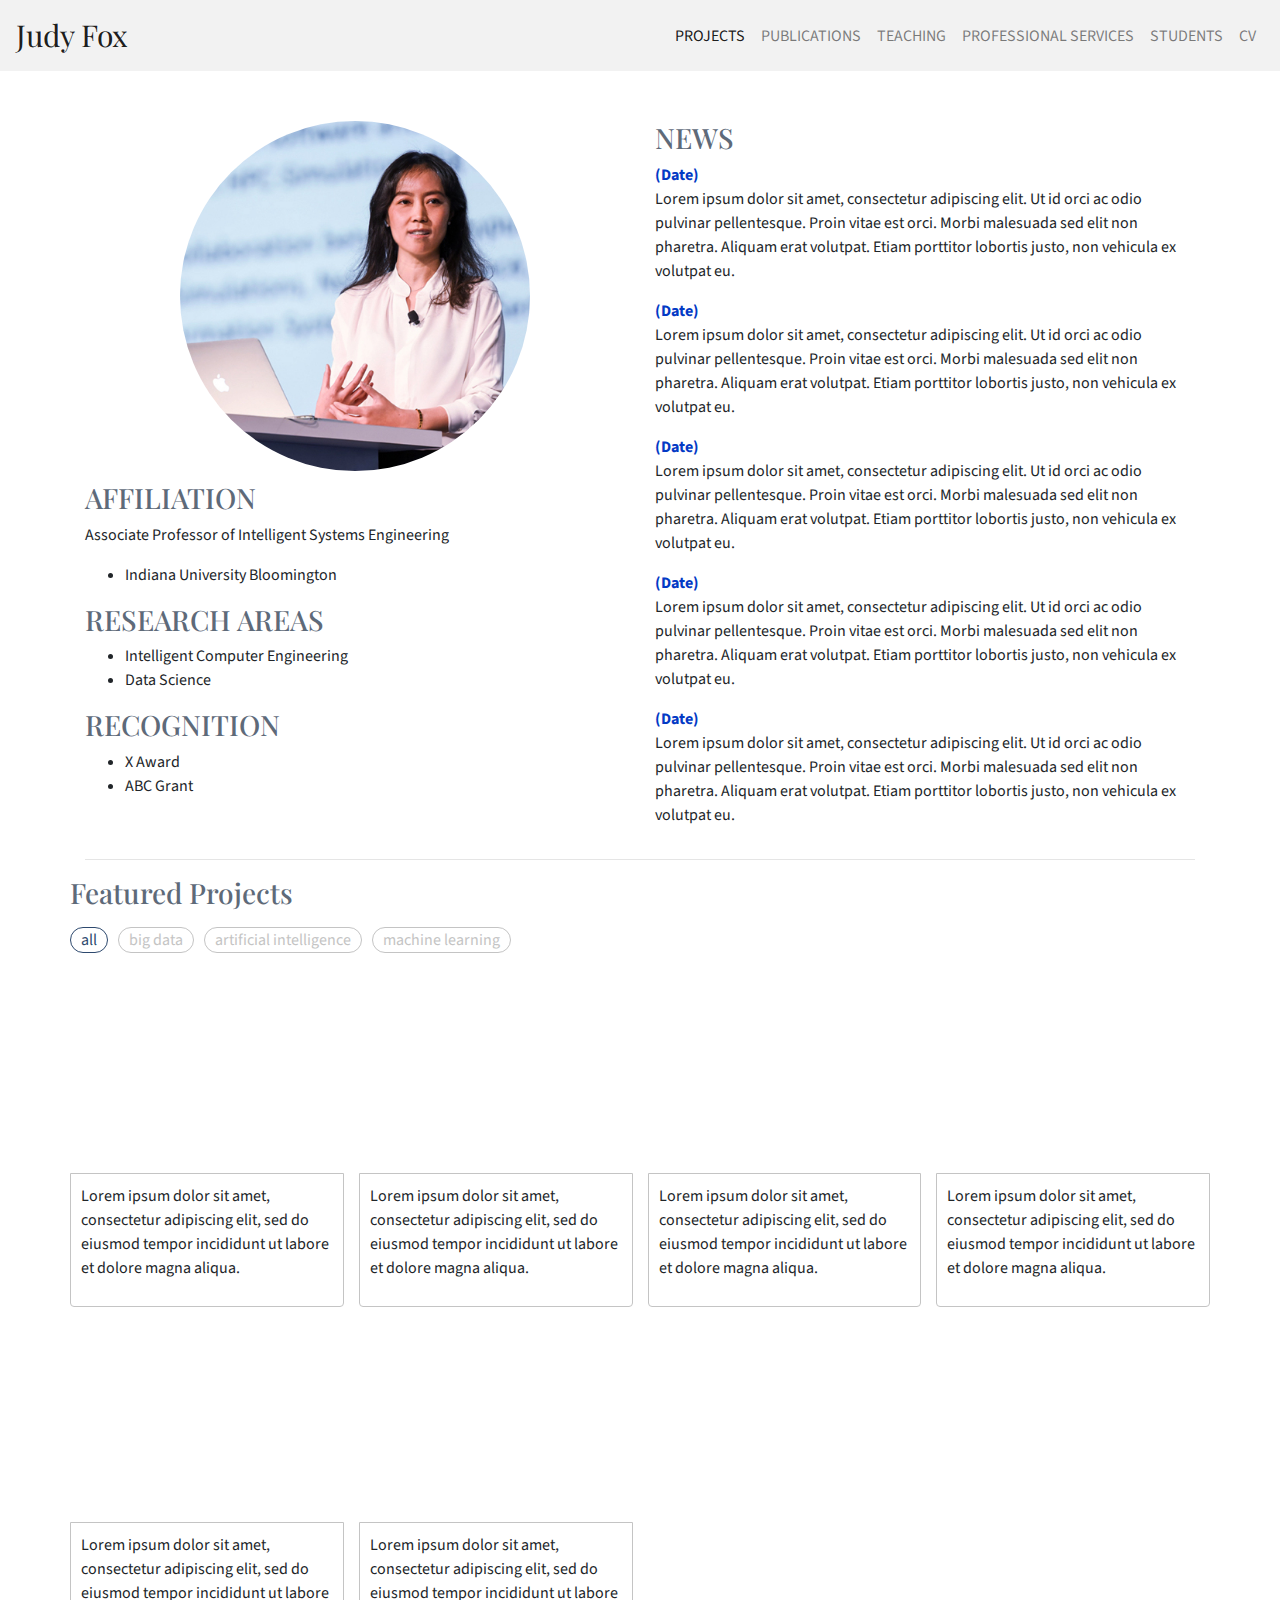
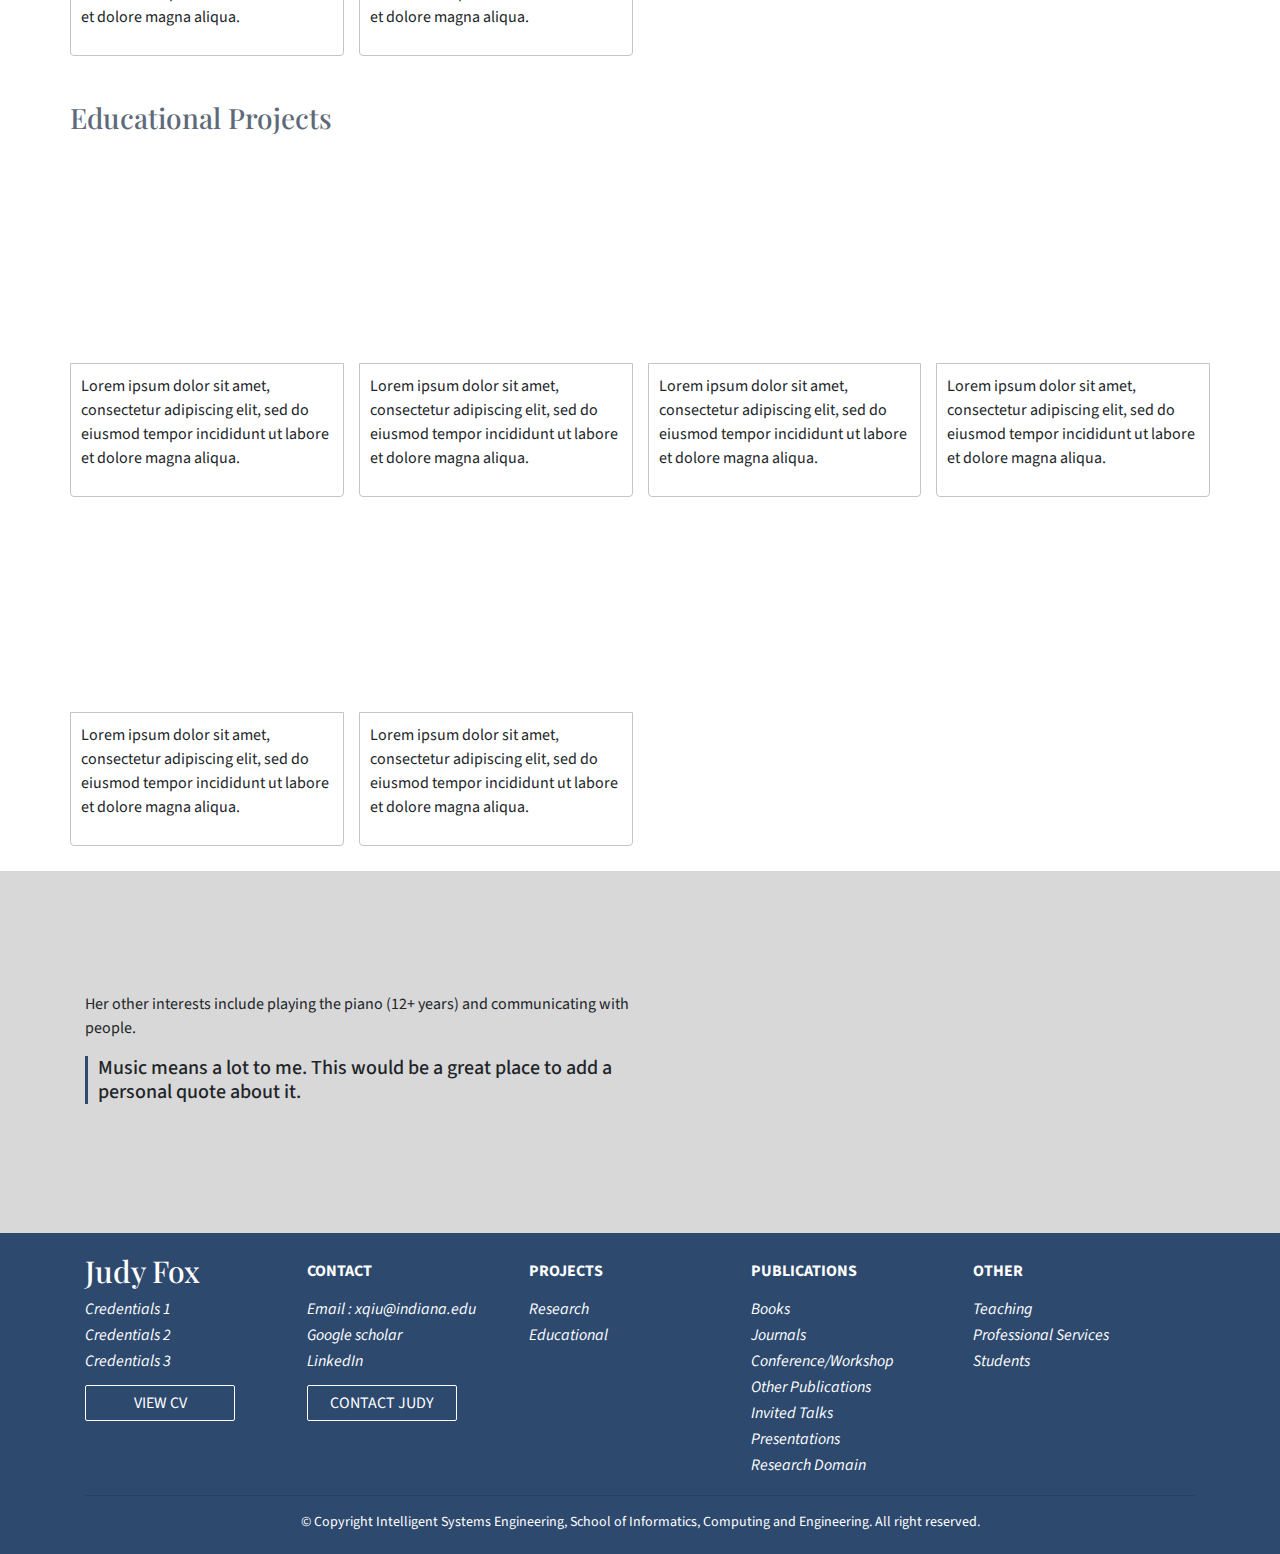
==== index.html @ 4e38f887 "Adding some of the publications" ====
<!DOCTYPE html>
<html lang="en">
<head>
    <meta charset="UTF-8">
    <title>Judy Fox</title>
    <script src="https://code.jquery.com/jquery-3.3.1.min.js"
            crossorigin="anonymous"></script>
    <link rel="stylesheet" href="https://stackpath.bootstrapcdn.com/bootstrap/4.3.1/css/bootstrap.min.css"
          integrity="sha384-ggOyR0iXCbMQv3Xipma34MD+dH/1fQ784/j6cY/iJTQUOhcWr7x9JvoRxT2MZw1T" crossorigin="anonymous">
    <script src="https://cdnjs.cloudflare.com/ajax/libs/popper.js/1.14.7/umd/popper.min.js"
            integrity="sha384-UO2eT0CpHqdSJQ6hJty5KVphtPhzWj9WO1clHTMGa3JDZwrnQq4sF86dIHNDz0W1"
            crossorigin="anonymous"></script>
    <script src="https://stackpath.bootstrapcdn.com/bootstrap/4.3.1/js/bootstrap.min.js"
            integrity="sha384-JjSmVgyd0p3pXB1rRibZUAYoIIy6OrQ6VrjIEaFf/nJGzIxFDsf4x0xIM+B07jRM"
            crossorigin="anonymous"></script>
    <link rel="stylesheet" href="style.css"/>
    <link href="https://fonts.googleapis.com/css?family=EB+Garamond|Lexend+Deca&display=swap" rel="stylesheet">
    <link href="https://fonts.googleapis.com/css?family=Playfair+Display|Source+Sans+Pro&display=swap" rel="stylesheet">
    <script type="text/javascript" src="template.js"></script>
</head>
<body>
<div class="container profile">
    <div class="row">
        <div class="col-md-6">
            <div class="row">
                <div class="profile-image-wrapper">
                    <div class="profile-image"></div>
                </div>
            </div>
            <div class="profile-data">
                <h3>AFFILIATION</h3>
                <p>Associate Professor of Intelligent Systems Engineering</p>
                <ul>
                    <li>Indiana University Bloomington</li>
                </ul>
                <h3>RESEARCH AREAS</h3>
                <ul>
                    <li>Intelligent Computer Engineering</li>
                    <li>Data Science</li>
                </ul>
                <h3>RECOGNITION</h3>
                <ul>
                    <li>X Award</li>
                    <li>ABC Grant</li>
                </ul>
            </div>
        </div>
        <div class="col-md-6 profile-news">
            <h3>NEWS</h3>
            <p class="news-date">(Date)</p>
            <p>
                Lorem ipsum dolor sit amet, consectetur adipiscing elit. Ut id orci ac odio pulvinar pellentesque. Proin
                vitae est orci. Morbi malesuada sed elit non pharetra. Aliquam erat volutpat. Etiam porttitor lobortis
                justo, non vehicula ex volutpat eu.
            </p>

            <p class="news-date">(Date)</p>
            <p>
                Lorem ipsum dolor sit amet, consectetur adipiscing elit. Ut id orci ac odio pulvinar pellentesque. Proin
                vitae est orci. Morbi malesuada sed elit non pharetra. Aliquam erat volutpat. Etiam porttitor lobortis
                justo, non vehicula ex volutpat eu.
            </p>

            <p class="news-date">(Date)</p>
            <p>
                Lorem ipsum dolor sit amet, consectetur adipiscing elit. Ut id orci ac odio pulvinar pellentesque. Proin
                vitae est orci. Morbi malesuada sed elit non pharetra. Aliquam erat volutpat. Etiam porttitor lobortis
                justo, non vehicula ex volutpat eu.
            </p>

            <p class="news-date">(Date)</p>
            <p>
                Lorem ipsum dolor sit amet, consectetur adipiscing elit. Ut id orci ac odio pulvinar pellentesque. Proin
                vitae est orci. Morbi malesuada sed elit non pharetra. Aliquam erat volutpat. Etiam porttitor lobortis
                justo, non vehicula ex volutpat eu.
            </p>

            <p class="news-date">(Date)</p>
            <p>
                Lorem ipsum dolor sit amet, consectetur adipiscing elit. Ut id orci ac odio pulvinar pellentesque. Proin
                vitae est orci. Morbi malesuada sed elit non pharetra. Aliquam erat volutpat. Etiam porttitor lobortis
                justo, non vehicula ex volutpat eu.
            </p>
        </div>
    </div>
</div>
<div class="container">
    <hr/>
</div>
<div class="container research">
    <div class="row research-title">
        <h3>Featured Projects</h3>
    </div>
    <div class="row research-cat-buttons">
        <button class="selected">all</button>
        <button>big data</button>
        <button>artificial intelligence</button>
        <button>machine learning</button>
    </div>
    <div class="row research-cards">
        <div class="research-card">
            <div class="research-card-header">
                <h4>Project Title</h4>
            </div>
            <div class="research-card-body">
                <p>Lorem ipsum dolor sit amet, consectetur adipiscing elit, sed do eiusmod tempor incididunt ut labore
                    et dolore magna aliqua.</p>
            </div>
        </div>
        <div class="research-card">
            <div class="research-card-header">
                <h4>Project Title</h4>
            </div>
            <div class="research-card-body">
                <p>Lorem ipsum dolor sit amet, consectetur adipiscing elit, sed do eiusmod tempor incididunt ut labore
                    et dolore magna aliqua.</p>
            </div>
        </div>
        <div class="research-card">
            <div class="research-card-header">
                <h4>Project Title</h4>
            </div>
            <div class="research-card-body">
                <p>Lorem ipsum dolor sit amet, consectetur adipiscing elit, sed do eiusmod tempor incididunt ut labore
                    et dolore magna aliqua.</p>
            </div>
        </div>
        <div class="research-card">
            <div class="research-card-header">
                <h4>Project Title</h4>
            </div>
            <div class="research-card-body">
                <p>Lorem ipsum dolor sit amet, consectetur adipiscing elit, sed do eiusmod tempor incididunt ut labore
                    et dolore magna aliqua.</p>
            </div>
        </div>
        <div class="research-card">
            <div class="research-card-header">
                <h4>Project Title</h4>
            </div>
            <div class="research-card-body">
                <p>Lorem ipsum dolor sit amet, consectetur adipiscing elit, sed do eiusmod tempor incididunt ut labore
                    et dolore magna aliqua.</p>
            </div>
        </div>
        <div class="research-card">
            <div class="research-card-header">
                <h4>Project Title</h4>
            </div>
            <div class="research-card-body">
                <p>Lorem ipsum dolor sit amet, consectetur adipiscing elit, sed do eiusmod tempor incididunt ut labore
                    et dolore magna aliqua.</p>
            </div>
        </div>
    </div>
</div>
<div class="container-fluid research-edu">


    <div class="container research ">
        <div class="row research-title">
            <h3>Educational Projects</h3>
        </div>
        <div class="row research-cards">
            <div class="research-card">
                <div class="research-card-header">
                    <h4>Project Title</h4>
                </div>
                <div class="research-card-body">
                    <p>Lorem ipsum dolor sit amet, consectetur adipiscing elit, sed do eiusmod tempor incididunt ut
                        labore
                        et dolore magna aliqua.</p>
                </div>
            </div>
            <div class="research-card">
                <div class="research-card-header">
                    <h4>Project Title</h4>
                </div>
                <div class="research-card-body">
                    <p>Lorem ipsum dolor sit amet, consectetur adipiscing elit, sed do eiusmod tempor incididunt ut
                        labore
                        et dolore magna aliqua.</p>
                </div>
            </div>
            <div class="research-card">
                <div class="research-card-header">
                    <h4>Project Title</h4>
                </div>
                <div class="research-card-body">
                    <p>Lorem ipsum dolor sit amet, consectetur adipiscing elit, sed do eiusmod tempor incididunt ut
                        labore
                        et dolore magna aliqua.</p>
                </div>
            </div>
            <div class="research-card">
                <div class="research-card-header">
                    <h4>Project Title</h4>
                </div>
                <div class="research-card-body">
                    <p>Lorem ipsum dolor sit amet, consectetur adipiscing elit, sed do eiusmod tempor incididunt ut
                        labore
                        et dolore magna aliqua.</p>
                </div>
            </div>
            <div class="research-card">
                <div class="research-card-header">
                    <h4>Project Title</h4>
                </div>
                <div class="research-card-body">
                    <p>Lorem ipsum dolor sit amet, consectetur adipiscing elit, sed do eiusmod tempor incididunt ut
                        labore
                        et dolore magna aliqua.</p>
                </div>
            </div>
            <div class="research-card">
                <div class="research-card-header">
                    <h4>Project Title</h4>
                </div>
                <div class="research-card-body">
                    <p>Lorem ipsum dolor sit amet, consectetur adipiscing elit, sed do eiusmod tempor incididunt ut
                        labore
                        et dolore magna aliqua.</p>
                </div>
            </div>
        </div>
    </div>
</div>
<div class="piano-section container-fluid">
    <div class="container">
        <div class="row">
            <div class="col-sm-6 piano-section-description-wrapper">
                <div class="piano-section-description">
                    <p>
                        Her other interests include playing the piano (12+ years) and communicating with people.
                    </p>
                    <div>
                        <h5>Music means a lot to me. This would be a great place to add a personal quote about it. </h5>
                    </div>
                </div>
            </div>
            <div class="col-sm-6">
                <iframe width="560" height="315" src="https://www.youtube.com/embed/WDijejpjGuE" frameborder="0"
                        allow="accelerometer; autoplay; encrypted-media; gyroscope; picture-in-picture"
                        allowfullscreen></iframe>
            </div>
        </div>
    </div>
</div>
</body>
</html>
---- style.css ----
.fancy {
  line-height: 0.5;
  text-align: center; }

.fancy span {
  display: inline-block;
  position: relative; }

.fancy span:before,
.fancy span:after {
  content: "";
  position: absolute;
  height: 5px;
  border-bottom: 1px solid #033AC5;
  border-top: 1px solid #033AC5;
  top: 0;
  width: 600px; }

.fancy span:before {
  right: 100%;
  margin-right: 15px; }

.fancy span:after {
  left: 100%;
  margin-left: 15px; }

@font-face {
  font-family: BlackJack;
  src: url("fonts/blackjack.otf") format("opentype"); }
body {
  font-family: 'Source Sans Pro', sans-serif; }

.navbar {
  background-color: #f2f2f2 !important;
  margin-bottom: 10px; }
  .navbar .navbar-nav {
    text-align: center; }
  .navbar .navbar-brand {
    font-family: 'Playfair Display', serif;
    font-size: 30px; }
  .navbar .nav-item {
    font-family: 'Source Sans Pro', sans-serif;
    text-transform: uppercase; }

.top-banner {
  background-image: url("img/art-big-data-blur-373543.jpg");
  text-align: center;
  position: relative;
  height: 250px;
  border-bottom: 8px solid #033AC5; }
  .top-banner .top-banner-backdrop {
    position: absolute;
    width: 100%;
    height: 100%;
    left: 0;
    top: 0;
    background: rgba(255, 255, 255, 0.6); }
  .top-banner .top-banner-content {
    position: absolute;
    left: 50%;
    top: 50%;
    transform: translateX(-50%) translateY(-50%); }
    .top-banner .top-banner-content h1 {
      font-family: "BlackJack", sans-serif;
      font-size: 80px; }
    .top-banner .top-banner-content p {
      font-family: 'Lexend Deca', sans-serif; }

.profile {
  padding-top: 40px; }
  .profile .profile-image-wrapper {
    position: relative;
    height: 350px;
    width: 100%; }
    .profile .profile-image-wrapper .profile-image {
      position: absolute;
      left: 50%;
      transform: translateX(-50%);
      width: 350px;
      height: 350px;
      background-image: url("img/Judy_InvitedTalk.jpg");
      background-size: cover;
      border-radius: 500px; }
  .profile .profile-data {
    padding-top: 10px; }
  .profile .profile-news .news-date {
    color: #033AC5;
    font-weight: bold;
    margin-bottom: 0 !important; }

.research .research-title {
  text-align: center;
  width: 100%; }
.research .research-cat-buttons {
  padding-top: 10px;
  padding-bottom: 20px; }
  .research .research-cat-buttons button {
    margin-right: 10px;
    border-radius: 21.5px;
    border: solid 1px #c4c4c4;
    background: white;
    padding: 0 10px 0 10px;
    color: #c4c4c4; }
    .research .research-cat-buttons button.selected {
      color: #2d496e;
      border: solid 1px #2d496e; }

.research-edu {
  margin-top: 20px; }
  .research-edu .research-title {
    padding-top: 20px;
    padding-bottom: 20px; }

h3 {
  font-family: 'Playfair Display', serif;
  color: #5e6a79; }

.research-cards {
  display: grid;
  grid-template-columns: 1fr 1fr 1fr 1fr;
  grid-column-gap: 15px;
  grid-row-gap: 15px;
  margin-bottom: 25px; }
  .research-cards .research-card-header {
    background-image: url("https://wallpaperaccess.com/full/629557.jpg");
    background-size: cover;
    height: 200px;
    position: relative;
    border-top-left-radius: 4px;
    border-top-right-radius: 4px; }
    .research-cards .research-card-header h4 {
      position: absolute;
      font-family: 'Playfair Display', serif;
      color: white;
      bottom: 10px;
      left: 10px; }
  .research-cards .research-card-body {
    padding: 10px;
    border: solid 1px #c4c4c4;
    border-bottom-left-radius: 4px;
    border-bottom-right-radius: 4px;
    background: white; }

.piano-section {
  background-color: #d8d8d8;
  padding-top: 20px;
  padding-bottom: 20px; }
  .piano-section .piano-section-description-wrapper {
    position: relative; }
    .piano-section .piano-section-description-wrapper .piano-section-description {
      position: absolute;
      top: 50%;
      transform: translateY(-50%); }
      .piano-section .piano-section-description-wrapper .piano-section-description h5 {
        border-left: 3px solid #2d496e;
        padding-left: 10px; }

.footer {
  background-color: #2d496e;
  padding-top: 20px;
  padding-bottom: 5px;
  color: white; }
  .footer button {
    margin-top: 10px;
    border-radius: 2px;
    border: solid 1px #ffffff;
    background: transparent;
    color: white;
    text-transform: uppercase;
    text-align: center;
    width: 150px;
    padding: 5px 0px 5px 0px; }
  .footer .footer-content {
    display: grid;
    grid-template-columns: repeat(5, 1fr); }
    .footer .footer-content h5 {
      font-family: 'Playfair Display', serif;
      font-size: 30px; }
    .footer .footer-content h6 {
      line-height: 36px;
      font-weight: bold;
      text-transform: uppercase; }
    .footer .footer-content p {
      font-style: italic;
      margin-bottom: 2px; }
  .footer .copyright-txt {
    text-align: center;
    font-size: 14px; }

/*LOADER*/
/*LOADER*/
/*PUBLICATIONS PAGES*/
.pub-section h2 {
  font-family: "Playfair Display", sans-serif; }

.pub-menu h6 {
  margin-left: -15px;
  font-family: "Source Sans Pro", sans-serif;
  margin-bottom: 10px !important; }
.pub-menu .pub-menu-item {
  margin-bottom: 5px;
  color: black; }
  .pub-menu .pub-menu-item.active {
    font-weight: bold; }
  .pub-menu .pub-menu-item img {
    margin-right: 20px;
    width: 22px;
    height: 22px; }
  .pub-menu .pub-menu-item:visited {
    color: black; }

/*END OF PUBLICATIONS PAGES*/

/*# sourceMappingURL=style.css.map */
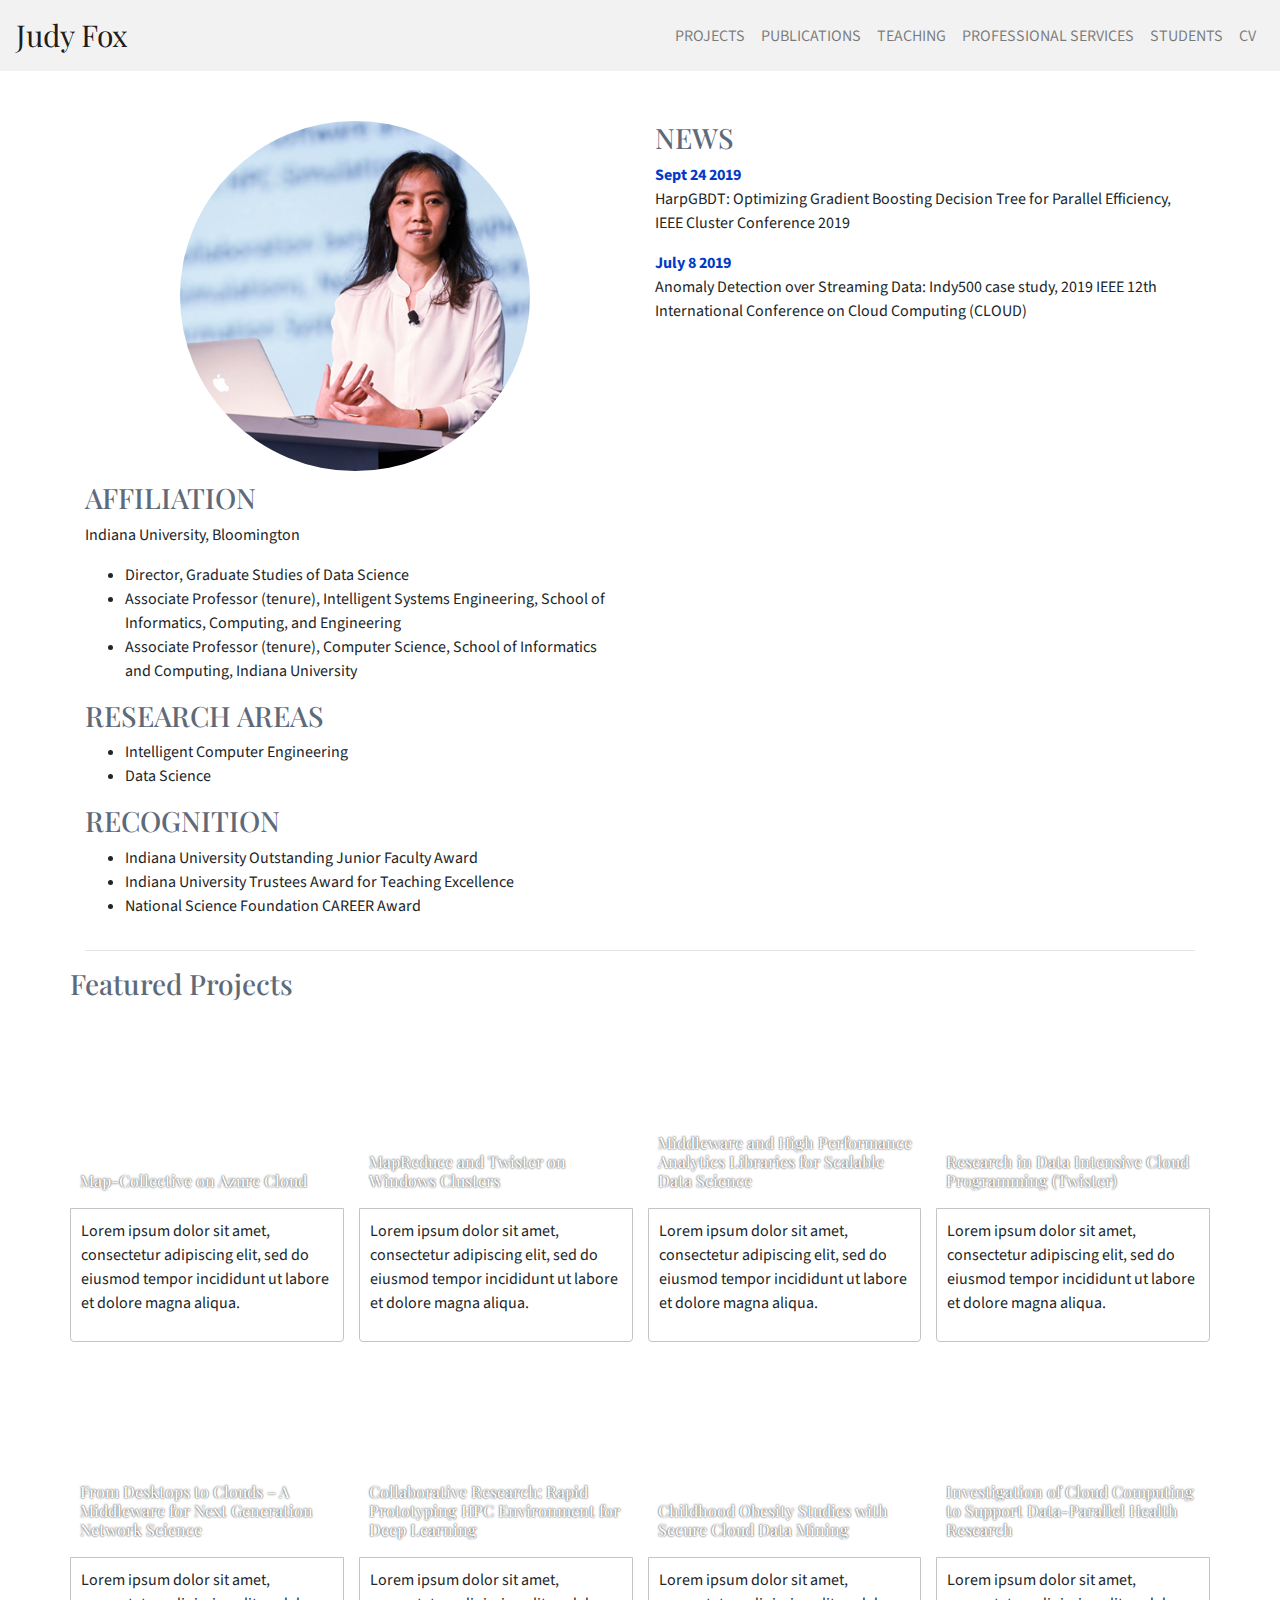
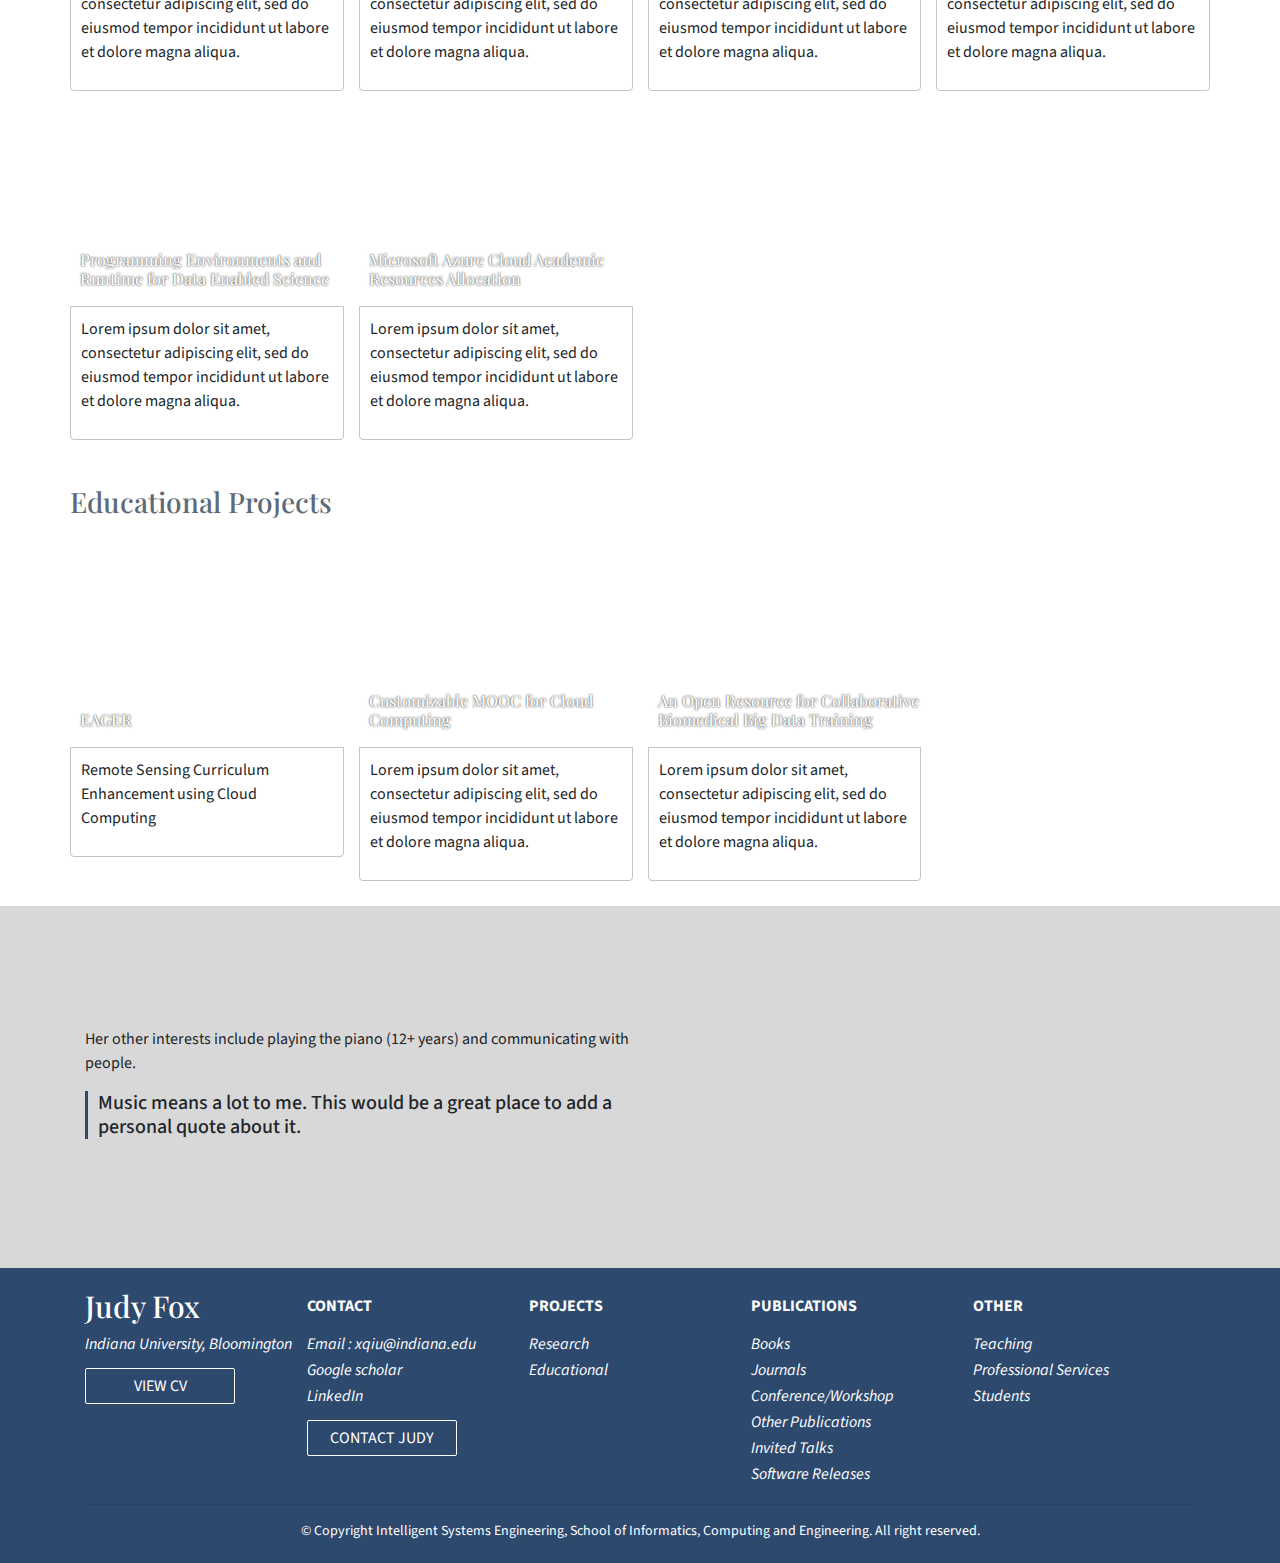
==== commit 022d8060: "Adding footer links and projects" ====
--- a/index.html
+++ b/index.html
@@ -29,9 +29,16 @@
             </div>
             <div class="profile-data">
                 <h3>AFFILIATION</h3>
-                <p>Associate Professor of Intelligent Systems Engineering</p>
+                <p>Indiana University, Bloomington</p>
                 <ul>
-                    <li>Indiana University Bloomington</li>
+                    <li>Director, Graduate Studies of Data Science</li>
+                    <li>Associate Professor (tenure), Intelligent Systems Engineering, School of Informatics, Computing,
+                        and Engineering
+                    </li>
+                    <li>
+                        Associate Professor (tenure), Computer Science, School of Informatics and Computing, Indiana
+                        University
+                    </li>
                 </ul>
                 <h3>RESEARCH AREAS</h3>
                 <ul>
@@ -40,46 +47,24 @@
                 </ul>
                 <h3>RECOGNITION</h3>
                 <ul>
-                    <li>X Award</li>
-                    <li>ABC Grant</li>
+                    <li>Indiana University Outstanding Junior Faculty Award</li>
+                    <li>Indiana University Trustees Award for Teaching Excellence</li>
+                    <li>National Science Foundation CAREER Award</li>
                 </ul>
             </div>
         </div>
         <div class="col-md-6 profile-news">
             <h3>NEWS</h3>
-            <p class="news-date">(Date)</p>
+            <p class="news-date">Sept 24 2019</p>
             <p>
-                Lorem ipsum dolor sit amet, consectetur adipiscing elit. Ut id orci ac odio pulvinar pellentesque. Proin
-                vitae est orci. Morbi malesuada sed elit non pharetra. Aliquam erat volutpat. Etiam porttitor lobortis
-                justo, non vehicula ex volutpat eu.
+                HarpGBDT: Optimizing Gradient Boosting Decision Tree for Parallel Efficiency, IEEE Cluster Conference
+                2019
             </p>
 
-            <p class="news-date">(Date)</p>
+            <p class="news-date">July 8 2019</p>
             <p>
-                Lorem ipsum dolor sit amet, consectetur adipiscing elit. Ut id orci ac odio pulvinar pellentesque. Proin
-                vitae est orci. Morbi malesuada sed elit non pharetra. Aliquam erat volutpat. Etiam porttitor lobortis
-                justo, non vehicula ex volutpat eu.
-            </p>
-
-            <p class="news-date">(Date)</p>
-            <p>
-                Lorem ipsum dolor sit amet, consectetur adipiscing elit. Ut id orci ac odio pulvinar pellentesque. Proin
-                vitae est orci. Morbi malesuada sed elit non pharetra. Aliquam erat volutpat. Etiam porttitor lobortis
-                justo, non vehicula ex volutpat eu.
-            </p>
-
-            <p class="news-date">(Date)</p>
-            <p>
-                Lorem ipsum dolor sit amet, consectetur adipiscing elit. Ut id orci ac odio pulvinar pellentesque. Proin
-                vitae est orci. Morbi malesuada sed elit non pharetra. Aliquam erat volutpat. Etiam porttitor lobortis
-                justo, non vehicula ex volutpat eu.
-            </p>
-
-            <p class="news-date">(Date)</p>
-            <p>
-                Lorem ipsum dolor sit amet, consectetur adipiscing elit. Ut id orci ac odio pulvinar pellentesque. Proin
-                vitae est orci. Morbi malesuada sed elit non pharetra. Aliquam erat volutpat. Etiam porttitor lobortis
-                justo, non vehicula ex volutpat eu.
+                Anomaly Detection over Streaming Data: Indy500 case study, 2019 IEEE 12th International Conference on
+                Cloud Computing (CLOUD)
             </p>
         </div>
     </div>
@@ -87,74 +72,120 @@
 <div class="container">
     <hr/>
 </div>
-<div class="container research">
+<div class="container research" id="projects">
     <div class="row research-title">
         <h3>Featured Projects</h3>
     </div>
-    <div class="row research-cat-buttons">
-        <button class="selected">all</button>
-        <button>big data</button>
-        <button>artificial intelligence</button>
-        <button>machine learning</button>
-    </div>
+    <!--    <div class="row research-cat-buttons">-->
+    <!--        <button class="selected">all</button>-->
+    <!--        <button>big data</button>-->
+    <!--        <button>artificial intelligence</button>-->
+    <!--        <button>machine learning</button>-->
+    <!--    </div>-->
     <div class="row research-cards">
         <div class="research-card">
-            <div class="research-card-header">
-                <h4>Project Title</h4>
-            </div>
-            <div class="research-card-body">
-                <p>Lorem ipsum dolor sit amet, consectetur adipiscing elit, sed do eiusmod tempor incididunt ut labore
-                    et dolore magna aliqua.</p>
-            </div>
-        </div>
-        <div class="research-card">
-            <div class="research-card-header">
-                <h4>Project Title</h4>
-            </div>
-            <div class="research-card-body">
-                <p>Lorem ipsum dolor sit amet, consectetur adipiscing elit, sed do eiusmod tempor incididunt ut labore
-                    et dolore magna aliqua.</p>
-            </div>
-        </div>
-        <div class="research-card">
-            <div class="research-card-header">
-                <h4>Project Title</h4>
-            </div>
-            <div class="research-card-body">
-                <p>Lorem ipsum dolor sit amet, consectetur adipiscing elit, sed do eiusmod tempor incididunt ut labore
-                    et dolore magna aliqua.</p>
-            </div>
-        </div>
-        <div class="research-card">
-            <div class="research-card-header">
-                <h4>Project Title</h4>
-            </div>
-            <div class="research-card-body">
-                <p>Lorem ipsum dolor sit amet, consectetur adipiscing elit, sed do eiusmod tempor incididunt ut labore
-                    et dolore magna aliqua.</p>
-            </div>
-        </div>
-        <div class="research-card">
-            <div class="research-card-header">
-                <h4>Project Title</h4>
-            </div>
-            <div class="research-card-body">
-                <p>Lorem ipsum dolor sit amet, consectetur adipiscing elit, sed do eiusmod tempor incididunt ut labore
-                    et dolore magna aliqua.</p>
-            </div>
-        </div>
-        <div class="research-card">
-            <div class="research-card-header">
-                <h4>Project Title</h4>
-            </div>
-            <div class="research-card-body">
-                <p>Lorem ipsum dolor sit amet, consectetur adipiscing elit, sed do eiusmod tempor incididunt ut labore
-                    et dolore magna aliqua.</p>
-            </div>
-        </div>
-    </div>
-</div>
-<div class="container-fluid research-edu">
+            <div class="research-card-header"
+                 data-img="http://ipcc.soic.iu.edu/judy/assets/images/project-images/data-link.jpg">
+                <h4>Map-Collective on Azure Cloud</h4>
+            </div>
+            <div class="research-card-body">
+                <p>Lorem ipsum dolor sit amet, consectetur adipiscing elit, sed do eiusmod tempor incididunt ut labore
+                    et dolore magna aliqua.</p>
+            </div>
+        </div>
+        <div class="research-card">
+            <div class="research-card-header"
+                 data-img="http://ipcc.soic.iu.edu/judy/assets/images/project-images/data-cluster.jpg">
+                <h4>MapReduce and Twister on Windows Clusters</h4>
+            </div>
+            <div class="research-card-body">
+                <p>Lorem ipsum dolor sit amet, consectetur adipiscing elit, sed do eiusmod tempor incididunt ut labore
+                    et dolore magna aliqua.</p>
+            </div>
+        </div>
+        <div class="research-card">
+            <div class="research-card-header"
+                 data-img="http://ipcc.soic.iu.edu/judy/assets/images/project-images/data-path.jpg">
+                <h4>Middleware and High Performance Analytics Libraries for Scalable Data Science</h4>
+            </div>
+            <div class="research-card-body">
+                <p>Lorem ipsum dolor sit amet, consectetur adipiscing elit, sed do eiusmod tempor incididunt ut labore
+                    et dolore magna aliqua.</p>
+            </div>
+        </div>
+        <div class="research-card">
+            <div class="research-card-header"
+                 data-img="http://ipcc.soic.iu.edu/judy/assets/images/project-images/data-blackhole.jpg">
+                <h4>Research in Data Intensive Cloud Programming (Twister)</h4>
+            </div>
+            <div class="research-card-body">
+                <p>Lorem ipsum dolor sit amet, consectetur adipiscing elit, sed do eiusmod tempor incididunt ut labore
+                    et dolore magna aliqua.</p>
+            </div>
+        </div>
+        <div class="research-card">
+            <div class="research-card-header"
+                 data-img="http://ipcc.soic.iu.edu/judy/assets/images/project-images/desktop-cloud.jpg">
+                <h4>From Desktops to Clouds – A Middleware for Next Generation Network Science</h4>
+            </div>
+            <div class="research-card-body">
+                <p>Lorem ipsum dolor sit amet, consectetur adipiscing elit, sed do eiusmod tempor incididunt ut labore
+                    et dolore magna aliqua.</p>
+            </div>
+        </div>
+        <div class="research-card">
+            <div class="research-card-header"
+                 data-img="http://ipcc.soic.iu.edu/judy/assets/images/project-images/ai.png">
+                <h4>Collaborative Research: Rapid Prototyping HPC Environment for Deep Learning</h4>
+            </div>
+            <div class="research-card-body">
+                <p>Lorem ipsum dolor sit amet, consectetur adipiscing elit, sed do eiusmod tempor incididunt ut labore
+                    et dolore magna aliqua.</p>
+            </div>
+        </div>
+        <div class="research-card">
+            <div class="research-card-header"
+                 data-img="http://ipcc.soic.iu.edu/judy/assets/images/project-images/food-data.png">
+                <h4>Childhood Obesity Studies with Secure Cloud Data Mining</h4>
+            </div>
+            <div class="research-card-body">
+                <p>Lorem ipsum dolor sit amet, consectetur adipiscing elit, sed do eiusmod tempor incididunt ut labore
+                    et dolore magna aliqua.</p>
+            </div>
+        </div>
+        <div class="research-card">
+            <div class="research-card-header"
+                 data-img="http://ipcc.soic.iu.edu/judy/assets/images/project-images/data-healthcare.jpg">
+                <h4>Investigation of Cloud Computing to Support Data-Parallel Health Research</h4>
+            </div>
+            <div class="research-card-body">
+                <p>Lorem ipsum dolor sit amet, consectetur adipiscing elit, sed do eiusmod tempor incididunt ut labore
+                    et dolore magna aliqua.</p>
+            </div>
+        </div>
+        <div class="research-card">
+            <div class="research-card-header"
+                 data-img="http://ipcc.soic.iu.edu/judy/assets/images/project-images/healthdata.png">
+                <h4>Programming Environments and Runtime for Data Enabled Science</h4>
+            </div>
+            <div class="research-card-body">
+                <p>Lorem ipsum dolor sit amet, consectetur adipiscing elit, sed do eiusmod tempor incididunt ut labore
+                    et dolore magna aliqua.</p>
+            </div>
+        </div>
+        <div class="research-card">
+            <div class="research-card-header"
+                 data-img="http://ipcc.soic.iu.edu/judy/assets/images/project-images/GettyImages-868872016_2.jpg">
+                <h4>Microsoft Azure Cloud Academic Resources Allocation</h4>
+            </div>
+            <div class="research-card-body">
+                <p>Lorem ipsum dolor sit amet, consectetur adipiscing elit, sed do eiusmod tempor incididunt ut labore
+                    et dolore magna aliqua.</p>
+            </div>
+        </div>
+    </div>
+</div>
+<div class="container-fluid research-edu" id="projects-edu">
 
 
     <div class="container research ">
@@ -163,8 +194,18 @@
         </div>
         <div class="row research-cards">
             <div class="research-card">
-                <div class="research-card-header">
-                    <h4>Project Title</h4>
+                <div class="research-card-header"
+                     data-img="http://ipcc.soic.iu.edu/judy/assets/images/project-images/data-globe.jpg">
+                    <h4>EAGER</h4>
+                </div>
+                <div class="research-card-body">
+                    <p>Remote Sensing Curriculum Enhancement using Cloud Computing</p>
+                </div>
+            </div>
+            <div class="research-card">
+                <div class="research-card-header"
+                     data-img="http://ipcc.soic.iu.edu/judy/assets/images/project-images/Online-course-certificates.jpg">
+                    <h4>Customizable MOOC for Cloud Computing</h4>
                 </div>
                 <div class="research-card-body">
                     <p>Lorem ipsum dolor sit amet, consectetur adipiscing elit, sed do eiusmod tempor incididunt ut
@@ -173,48 +214,9 @@
                 </div>
             </div>
             <div class="research-card">
-                <div class="research-card-header">
-                    <h4>Project Title</h4>
-                </div>
-                <div class="research-card-body">
-                    <p>Lorem ipsum dolor sit amet, consectetur adipiscing elit, sed do eiusmod tempor incididunt ut
-                        labore
-                        et dolore magna aliqua.</p>
-                </div>
-            </div>
-            <div class="research-card">
-                <div class="research-card-header">
-                    <h4>Project Title</h4>
-                </div>
-                <div class="research-card-body">
-                    <p>Lorem ipsum dolor sit amet, consectetur adipiscing elit, sed do eiusmod tempor incididunt ut
-                        labore
-                        et dolore magna aliqua.</p>
-                </div>
-            </div>
-            <div class="research-card">
-                <div class="research-card-header">
-                    <h4>Project Title</h4>
-                </div>
-                <div class="research-card-body">
-                    <p>Lorem ipsum dolor sit amet, consectetur adipiscing elit, sed do eiusmod tempor incididunt ut
-                        labore
-                        et dolore magna aliqua.</p>
-                </div>
-            </div>
-            <div class="research-card">
-                <div class="research-card-header">
-                    <h4>Project Title</h4>
-                </div>
-                <div class="research-card-body">
-                    <p>Lorem ipsum dolor sit amet, consectetur adipiscing elit, sed do eiusmod tempor incididunt ut
-                        labore
-                        et dolore magna aliqua.</p>
-                </div>
-            </div>
-            <div class="research-card">
-                <div class="research-card-header">
-                    <h4>Project Title</h4>
+                <div class="research-card-header"
+                     data-img="http://ipcc.soic.iu.edu/judy/assets/images/project-images/xiv-encontro-de-engenharia-biomedica-1140x641.jpg">
+                    <h4>An Open Resource for Collaborative Biomedical Big Data Training</h4>
                 </div>
                 <div class="research-card-body">
                     <p>Lorem ipsum dolor sit amet, consectetur adipiscing elit, sed do eiusmod tempor incididunt ut
@@ -246,5 +248,17 @@
         </div>
     </div>
 </div>
+
+<script type="text/javascript">
+    $(document).ready(function () {
+        $(".research-card-header").each(function () {
+            var img = $(this).attr("data-img");
+            console.log(img)
+            if (img) {
+                $(this).attr("style", "background-image: url('" + img + "')");
+            }
+        })
+    })
+</script>
 </body>
 </html>--- a/style.css
+++ b/style.css
@@ -133,7 +133,9 @@
       font-family: 'Playfair Display', serif;
       color: white;
       bottom: 10px;
-      left: 10px; }
+      left: 10px;
+      text-shadow: 0 0 2px #000;
+      font-size: 16px; }
   .research-cards .research-card-body {
     padding: 10px;
     border: solid 1px #c4c4c4;
@@ -180,17 +182,16 @@
       line-height: 36px;
       font-weight: bold;
       text-transform: uppercase; }
-    .footer .footer-content p {
+    .footer .footer-content p, .footer .footer-content a {
       font-style: italic;
-      margin-bottom: 2px; }
+      margin-bottom: 2px;
+      color: white; }
   .footer .copyright-txt {
     text-align: center;
     font-size: 14px; }
 
-/*LOADER*/
-/*LOADER*/
 /*PUBLICATIONS PAGES*/
-.pub-section h2 {
+.pub-section h2, .ser-section h2 {
   font-family: "Playfair Display", sans-serif; }
 
 .pub-menu h6 {
@@ -210,5 +211,39 @@
     color: black; }
 
 /*END OF PUBLICATIONS PAGES*/
+/*TEACHING PAGES*/
+.teaching-container h2 {
+  font-family: "Playfair Display", sans-serif !important;
+  font-size: 24px; }
+
+/*END OF TEACHING*/
+/*STUDENTS PAGES*/
+.students-container h2 {
+  font-family: "Playfair Display", sans-serif !important;
+  font-size: 24px; }
+.students-container h3 {
+  font-family: "Playfair Display", sans-serif !important;
+  font-size: 20px; }
+  .students-container h3:not(:first-of-type) {
+    margin-top: 20px; }
+.students-container h5:not(:first-of-type) {
+  margin-top: 20px; }
+.students-container .student-profiles {
+  display: grid;
+  grid-template-columns: repeat(6, 1fr);
+  grid-column-gap: 10px;
+  grid-row-gap: 10px; }
+  .students-container .student-profiles .student-profile {
+    text-align: center; }
+  .students-container .student-profiles:last-of-type {
+    margin-bottom: 20px; }
+
+/*END OF STUDENTS PAGES*/
+/*SERVICES PAGES*/
+.ser-section table {
+  border-collapse: separate;
+  border-spacing: 0 5px; }
+
+/*END OF SERVICES PAGES*/
 
 /*# sourceMappingURL=style.css.map */
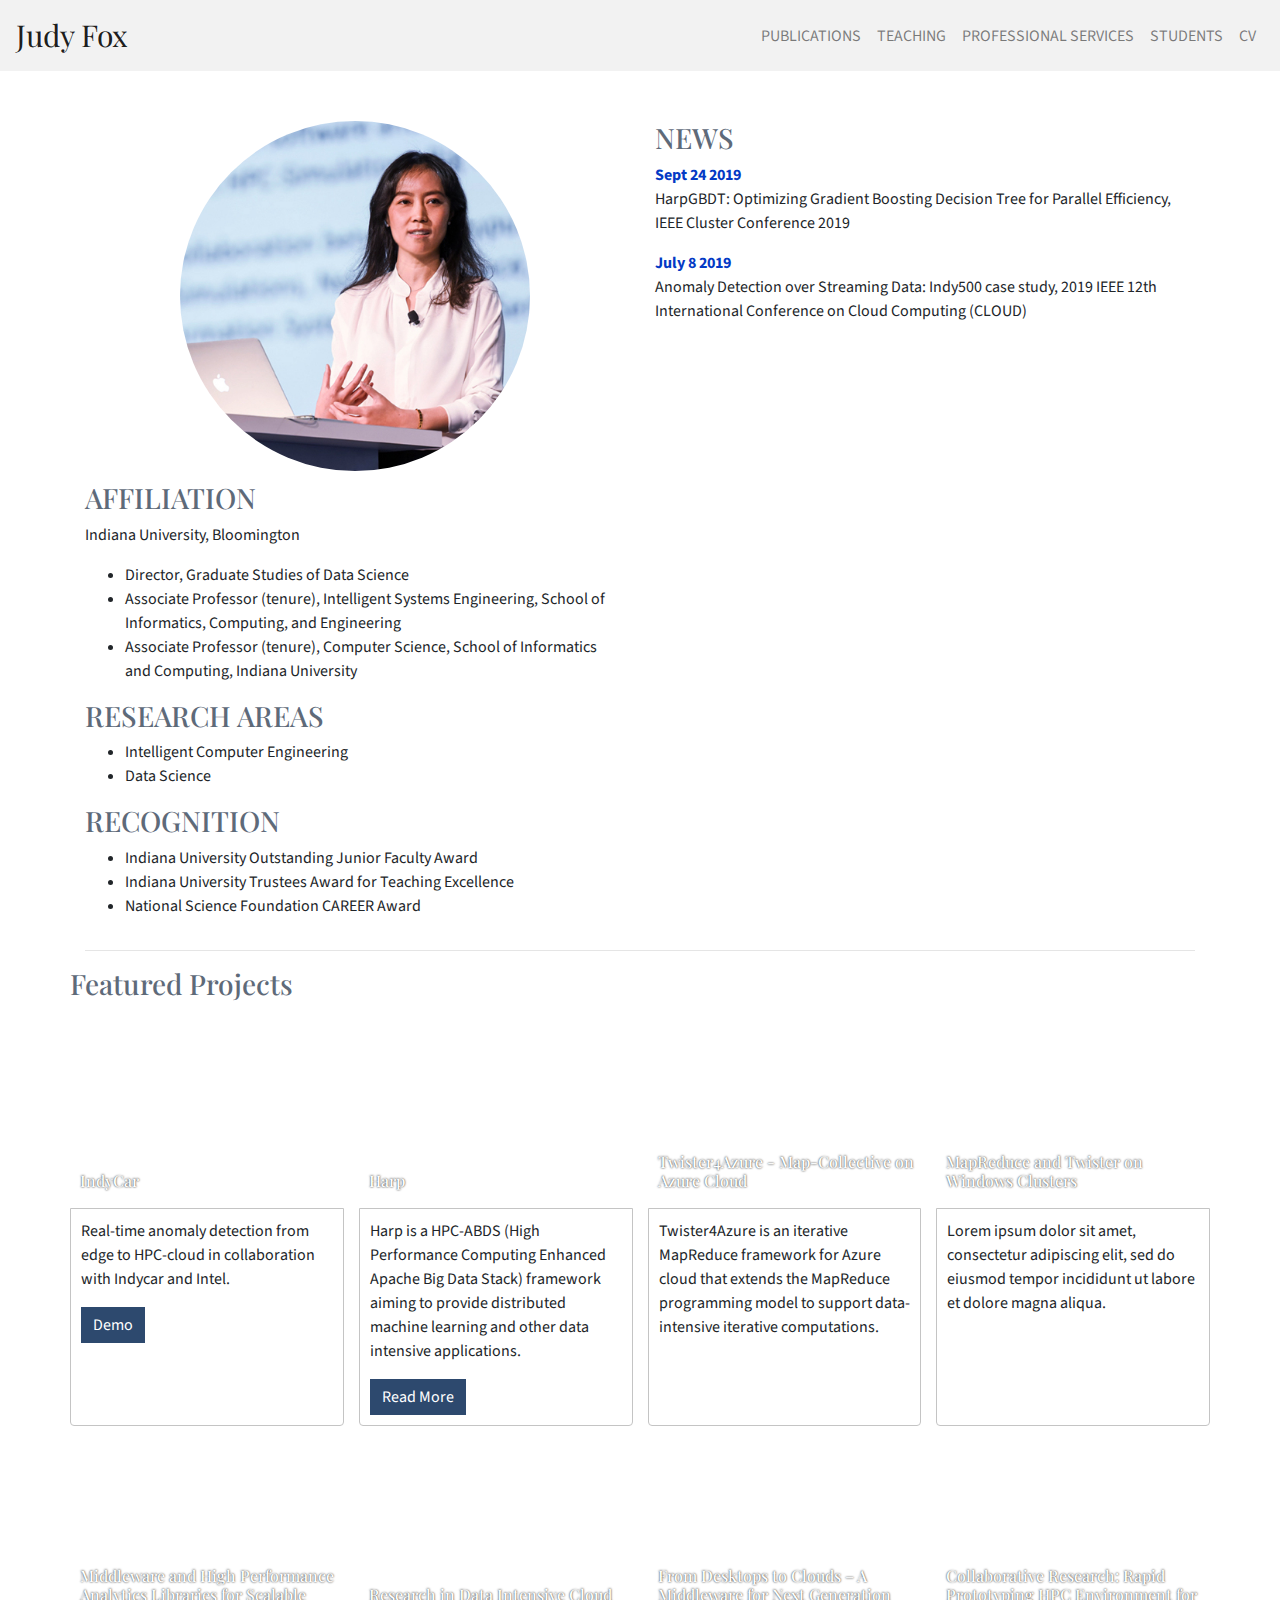
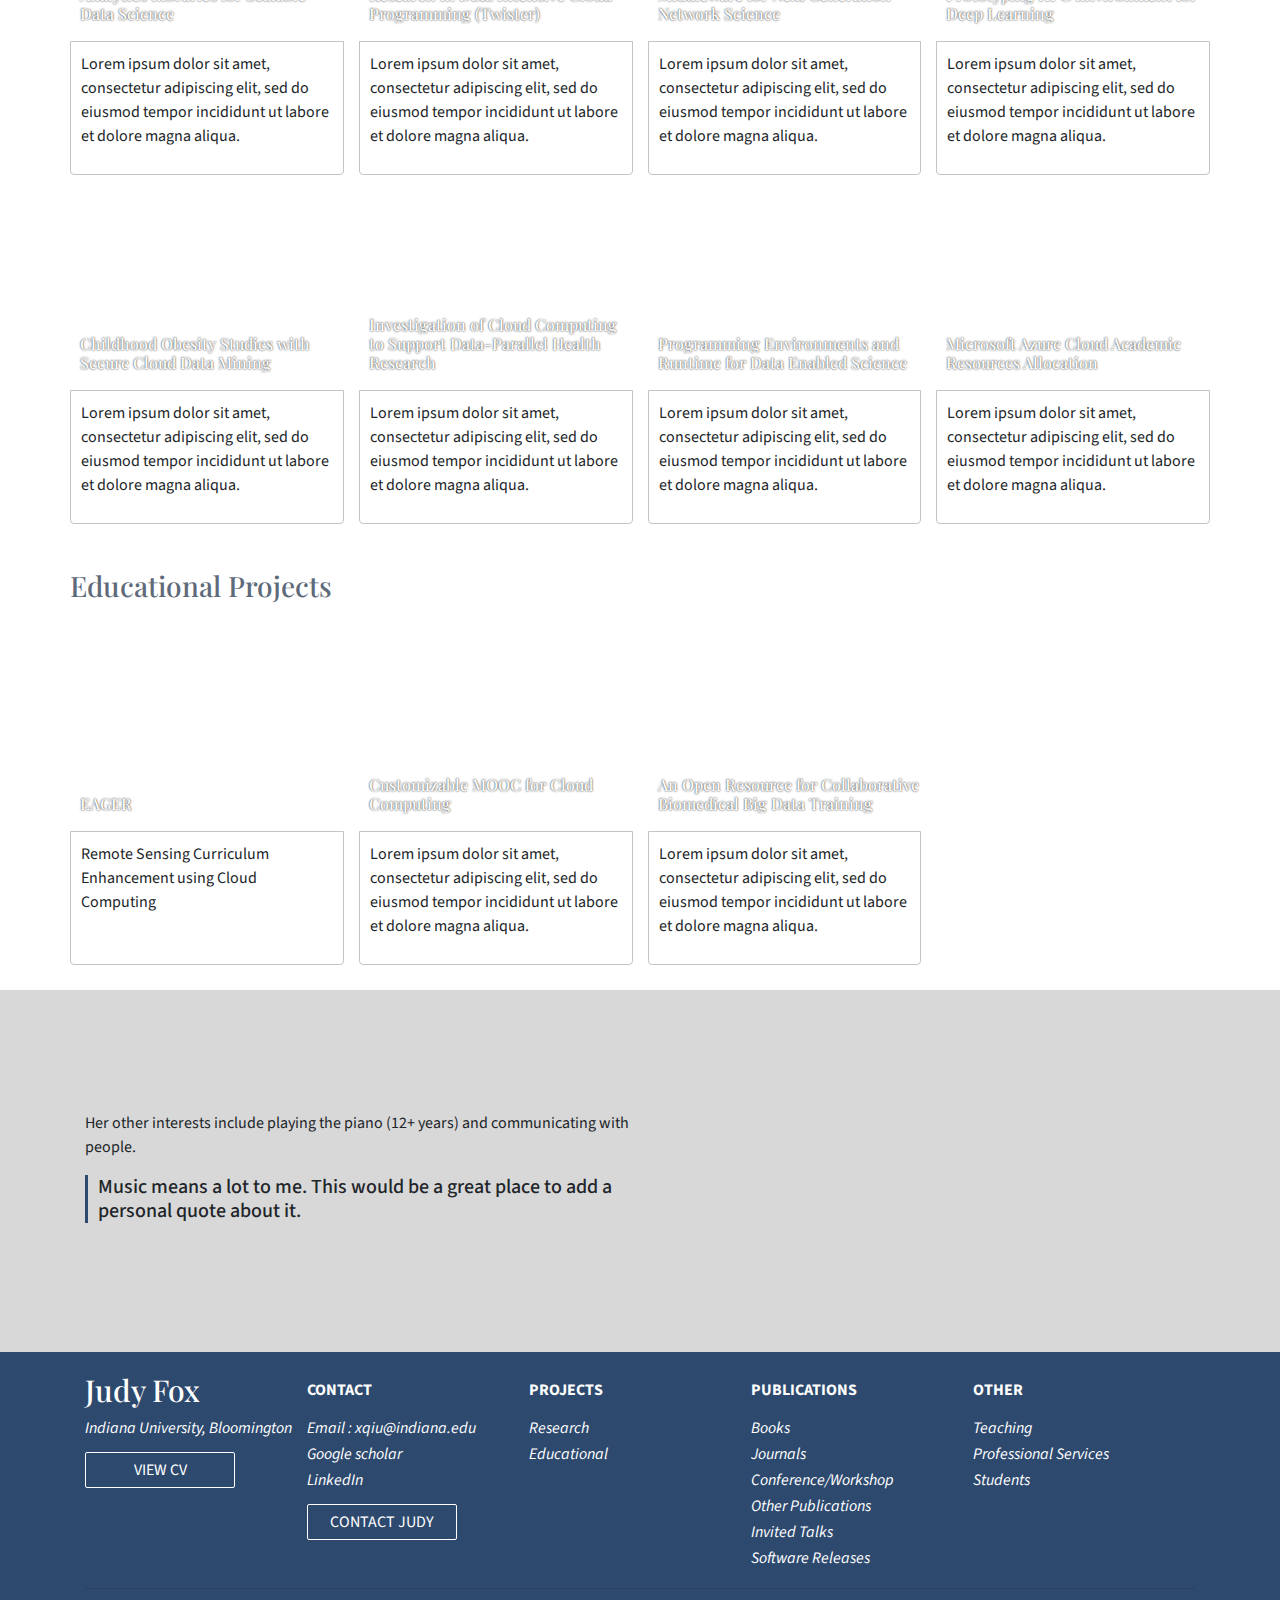
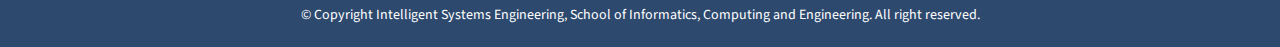
==== commit b6158315: "Adding project descriptions" ====
--- a/index.html
+++ b/index.html
@@ -85,12 +85,34 @@
     <div class="row research-cards">
         <div class="research-card">
             <div class="research-card-header"
+                 data-img="https://s.yimg.com/uu/api/res/1.2/ErCMpaiNH69JCrStlnSyBw--~B/aD0xMDgwO3c9MTkyMDtzbT0xO2FwcGlkPXl0YWNoeW9u/http://media.zenfs.com/en-GB/homerun/omnisport.uk/7958df2e393e901ee7c88045c158a93f">
+                <h4>IndyCar</h4>
+            </div>
+            <div class="research-card-body">
+                <p>Real-time anomaly detection from edge to HPC-cloud in collaboration with Indycar and Intel.</p>
+                <a href="http://indycar.demo.3.s3-website-us-east-1.amazonaws.com" class="btn btn-primary"
+                   target="_blank">Demo</a>
+            </div>
+        </div>
+        <div class="research-card">
+            <div class="research-card-header"
+                 data-img="https://wallpaperplay.com/walls/full/3/1/9/42772.jpg">
+                <h4>Harp</h4>
+            </div>
+            <div class="research-card-body">
+                <p>Harp is a HPC-ABDS (High Performance Computing Enhanced Apache Big Data Stack) framework aiming to
+                    provide distributed machine learning and other data intensive applications.</p>
+                <a href="https://dsc-spidal.github.io/harp/" class="btn btn-primary" target="_blank">Read More</a>
+            </div>
+        </div>
+        <div class="research-card">
+            <div class="research-card-header"
                  data-img="http://ipcc.soic.iu.edu/judy/assets/images/project-images/data-link.jpg">
-                <h4>Map-Collective on Azure Cloud</h4>
-            </div>
-            <div class="research-card-body">
-                <p>Lorem ipsum dolor sit amet, consectetur adipiscing elit, sed do eiusmod tempor incididunt ut labore
-                    et dolore magna aliqua.</p>
+                <h4>Twister4Azure - Map-Collective on Azure Cloud</h4>
+            </div>
+            <div class="research-card-body">
+                <p>Twister4Azure is an iterative MapReduce framework for Azure cloud that extends the MapReduce
+                    programming model to support data-intensive iterative computations.</p>
             </div>
         </div>
         <div class="research-card">
--- a/style.css
+++ b/style.css
@@ -29,6 +29,11 @@
   src: url("fonts/blackjack.otf") format("opentype"); }
 body {
   font-family: 'Source Sans Pro', sans-serif; }
+
+.btn-primary {
+  background: #2d496e;
+  border: none;
+  border-radius: 0; }
 
 .navbar {
   background-color: #f2f2f2 !important;
@@ -141,7 +146,8 @@
     border: solid 1px #c4c4c4;
     border-bottom-left-radius: 4px;
     border-bottom-right-radius: 4px;
-    background: white; }
+    background: white;
+    min-height: calc(100% - 200px); }
 
 .piano-section {
   background-color: #d8d8d8;
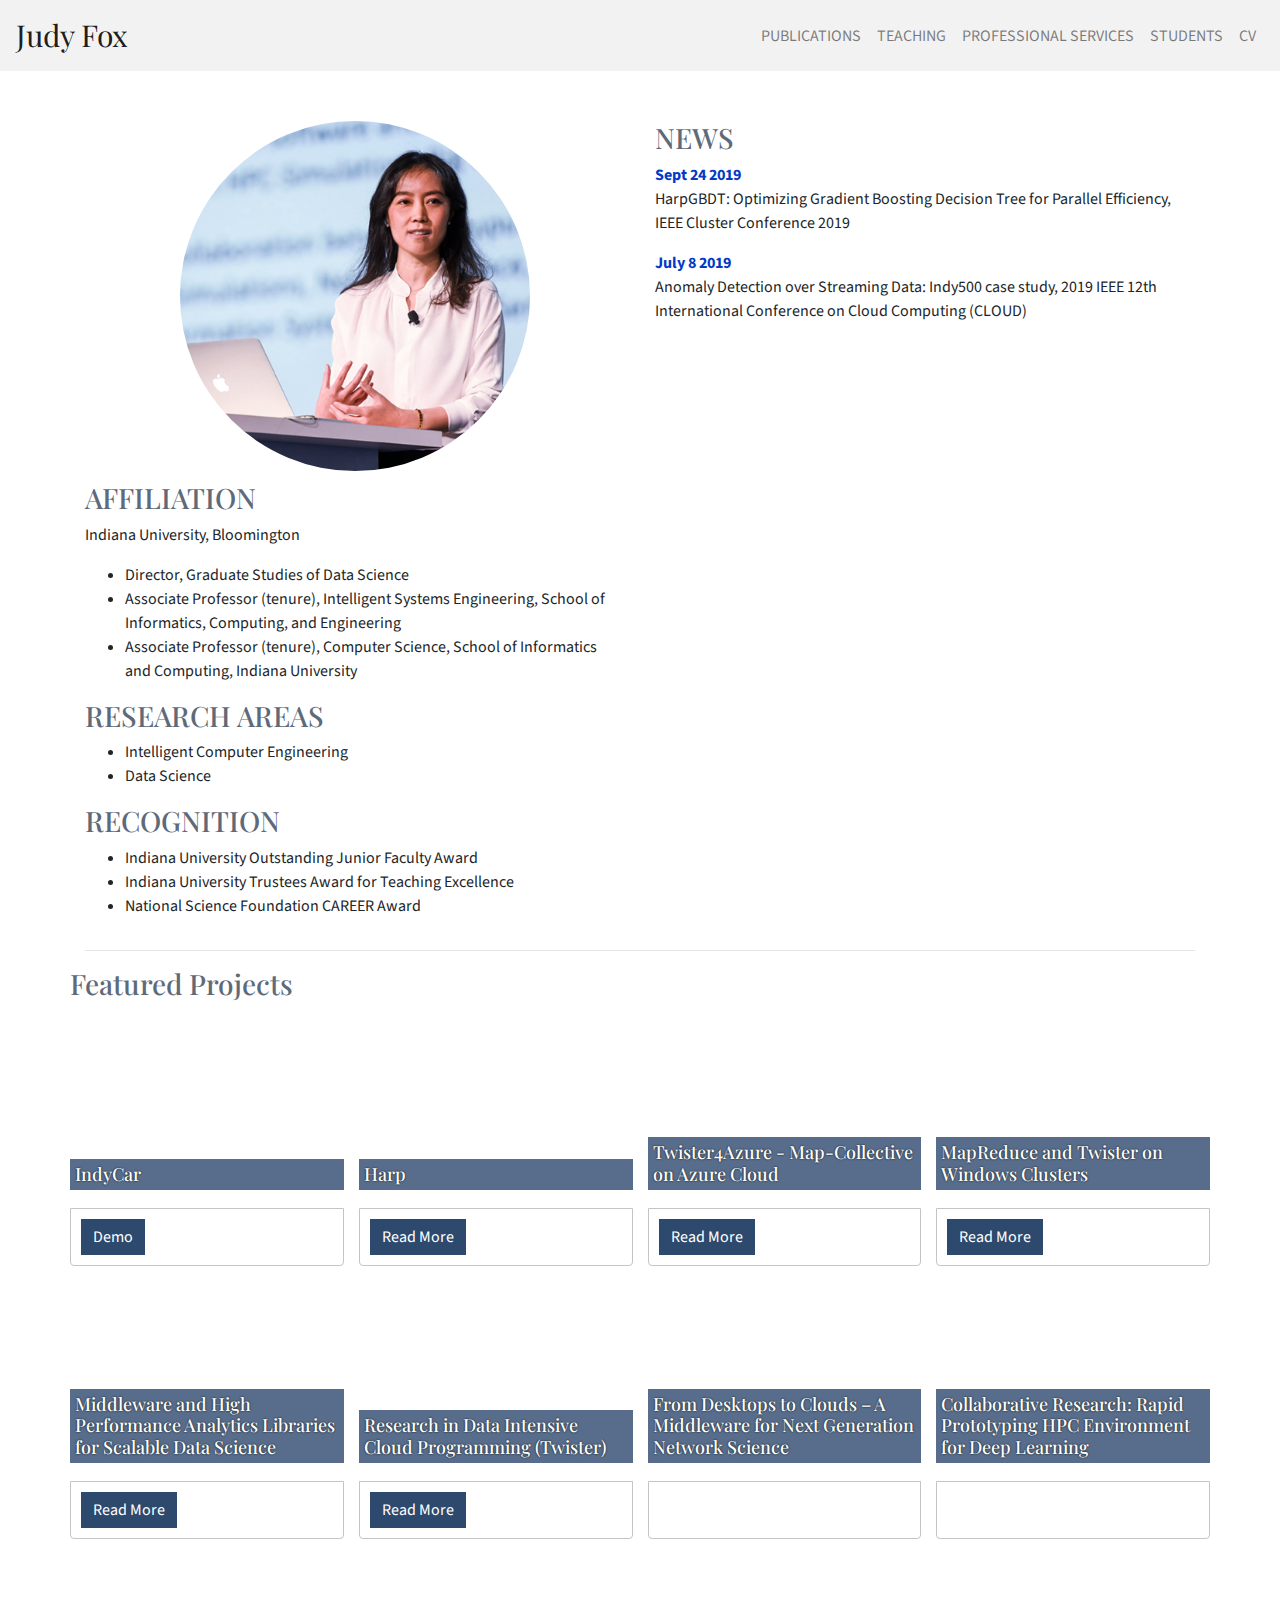
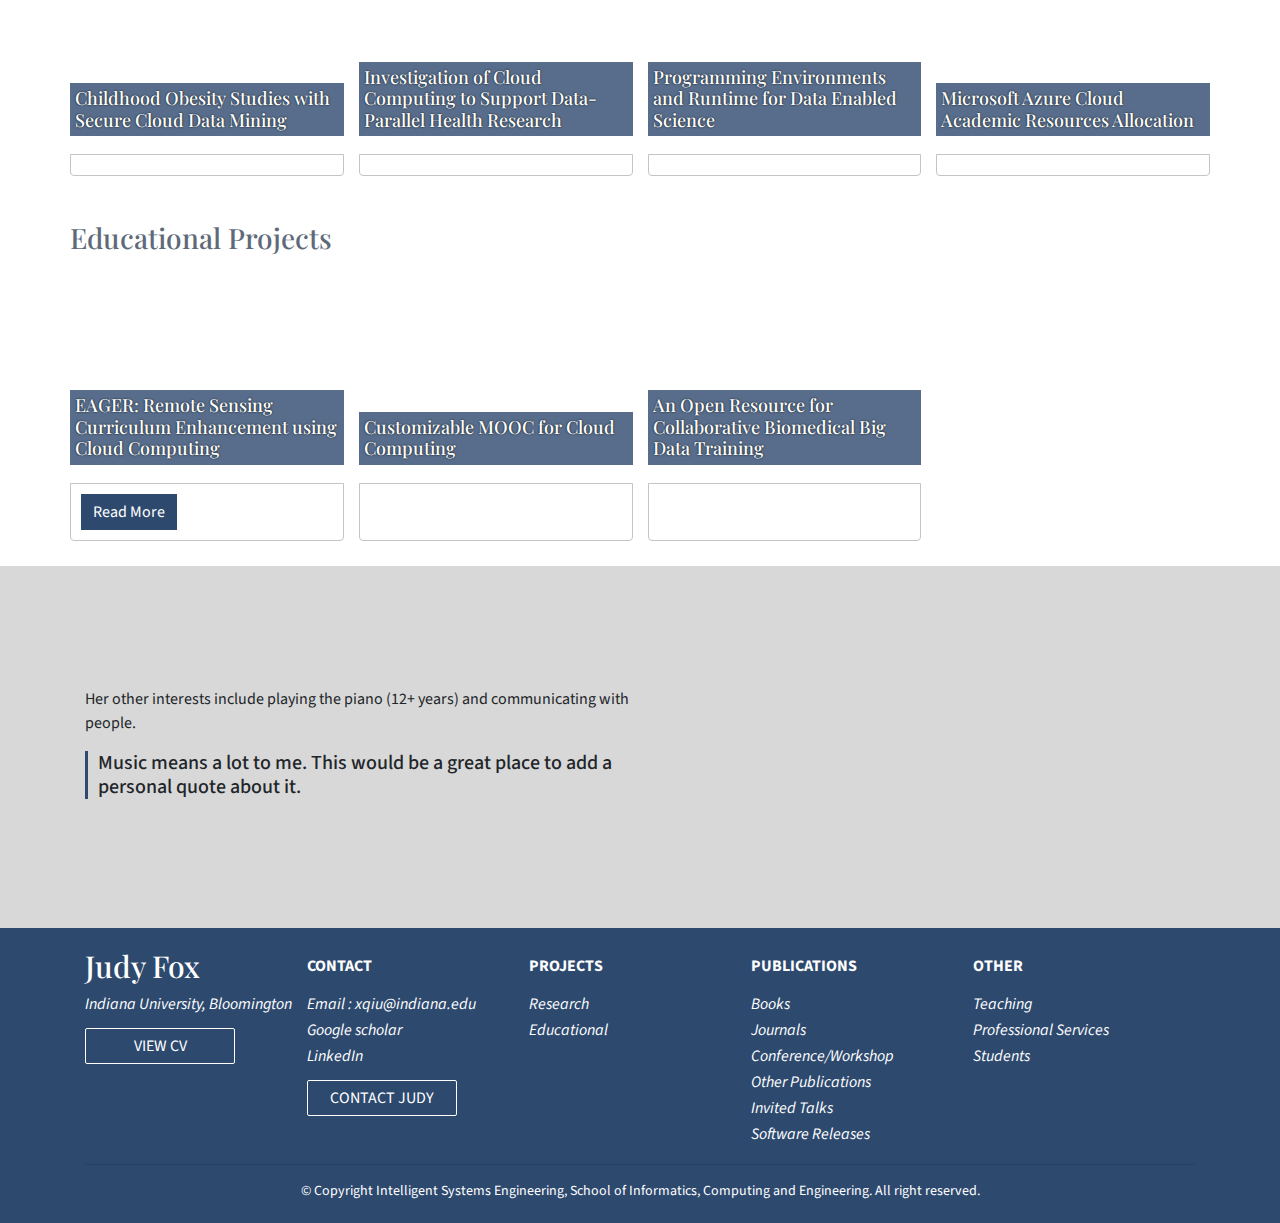
==== commit 4af8a080: "Adding project links and removed descriptions" ====
--- a/index.html
+++ b/index.html
@@ -89,7 +89,7 @@
                 <h4>IndyCar</h4>
             </div>
             <div class="research-card-body">
-                <p>Real-time anomaly detection from edge to HPC-cloud in collaboration with Indycar and Intel.</p>
+                <!--                <p>Real-time anomaly detection from edge to HPC-cloud in collaboration with Indycar and Intel.</p>-->
                 <a href="http://indycar.demo.3.s3-website-us-east-1.amazonaws.com" class="btn btn-primary"
                    target="_blank">Demo</a>
             </div>
@@ -100,8 +100,8 @@
                 <h4>Harp</h4>
             </div>
             <div class="research-card-body">
-                <p>Harp is a HPC-ABDS (High Performance Computing Enhanced Apache Big Data Stack) framework aiming to
-                    provide distributed machine learning and other data intensive applications.</p>
+                <!--                <p>Harp is a HPC-ABDS (High Performance Computing Enhanced Apache Big Data Stack) framework aiming to-->
+                <!--                    provide distributed machine learning and other data intensive applications.</p>-->
                 <a href="https://dsc-spidal.github.io/harp/" class="btn btn-primary" target="_blank">Read More</a>
             </div>
         </div>
@@ -111,8 +111,11 @@
                 <h4>Twister4Azure - Map-Collective on Azure Cloud</h4>
             </div>
             <div class="research-card-body">
-                <p>Twister4Azure is an iterative MapReduce framework for Azure cloud that extends the MapReduce
-                    programming model to support data-intensive iterative computations.</p>
+                <!--                <p>Twister4Azure is an iterative MapReduce framework for Azure cloud that extends the MapReduce-->
+                <!--                    programming model to support data-intensive iterative computations.</p>-->
+
+                <a href="http://salsahpc.indiana.edu/twister4azure/" class="btn btn-primary" target="_blank">Read
+                    More</a>
             </div>
         </div>
         <div class="research-card">
@@ -121,8 +124,11 @@
                 <h4>MapReduce and Twister on Windows Clusters</h4>
             </div>
             <div class="research-card-body">
-                <p>Lorem ipsum dolor sit amet, consectetur adipiscing elit, sed do eiusmod tempor incididunt ut labore
-                    et dolore magna aliqua.</p>
+                <!--                <p>Lorem ipsum dolor sit amet, consectetur adipiscing elit, sed do eiusmod tempor incididunt ut labore-->
+                <!--                    et dolore magna aliqua.</p>-->
+
+                <a href="http://grids.ucs.indiana.edu/ptliupages/publications/twister__hpdc_mapreduce.pdf"
+                   class="btn btn-primary" target="_blank">Read More</a>
             </div>
         </div>
         <div class="research-card">
@@ -131,8 +137,8 @@
                 <h4>Middleware and High Performance Analytics Libraries for Scalable Data Science</h4>
             </div>
             <div class="research-card-body">
-                <p>Lorem ipsum dolor sit amet, consectetur adipiscing elit, sed do eiusmod tempor incididunt ut labore
-                    et dolore magna aliqua.</p>
+                <a href="http://dsc.soic.indiana.edu/publications/SPIDALSummary.pdf"
+                   class="btn btn-primary" target="_blank">Read More</a>
             </div>
         </div>
         <div class="research-card">
@@ -141,8 +147,8 @@
                 <h4>Research in Data Intensive Cloud Programming (Twister)</h4>
             </div>
             <div class="research-card-body">
-                <p>Lorem ipsum dolor sit amet, consectetur adipiscing elit, sed do eiusmod tempor incididunt ut labore
-                    et dolore magna aliqua.</p>
+                <a href="http://www.iterativemapreduce.org/"
+                   class="btn btn-primary" target="_blank">Read More</a>
             </div>
         </div>
         <div class="research-card">
@@ -151,8 +157,6 @@
                 <h4>From Desktops to Clouds – A Middleware for Next Generation Network Science</h4>
             </div>
             <div class="research-card-body">
-                <p>Lorem ipsum dolor sit amet, consectetur adipiscing elit, sed do eiusmod tempor incididunt ut labore
-                    et dolore magna aliqua.</p>
             </div>
         </div>
         <div class="research-card">
@@ -161,8 +165,6 @@
                 <h4>Collaborative Research: Rapid Prototyping HPC Environment for Deep Learning</h4>
             </div>
             <div class="research-card-body">
-                <p>Lorem ipsum dolor sit amet, consectetur adipiscing elit, sed do eiusmod tempor incididunt ut labore
-                    et dolore magna aliqua.</p>
             </div>
         </div>
         <div class="research-card">
@@ -171,8 +173,6 @@
                 <h4>Childhood Obesity Studies with Secure Cloud Data Mining</h4>
             </div>
             <div class="research-card-body">
-                <p>Lorem ipsum dolor sit amet, consectetur adipiscing elit, sed do eiusmod tempor incididunt ut labore
-                    et dolore magna aliqua.</p>
             </div>
         </div>
         <div class="research-card">
@@ -181,8 +181,6 @@
                 <h4>Investigation of Cloud Computing to Support Data-Parallel Health Research</h4>
             </div>
             <div class="research-card-body">
-                <p>Lorem ipsum dolor sit amet, consectetur adipiscing elit, sed do eiusmod tempor incididunt ut labore
-                    et dolore magna aliqua.</p>
             </div>
         </div>
         <div class="research-card">
@@ -191,8 +189,6 @@
                 <h4>Programming Environments and Runtime for Data Enabled Science</h4>
             </div>
             <div class="research-card-body">
-                <p>Lorem ipsum dolor sit amet, consectetur adipiscing elit, sed do eiusmod tempor incididunt ut labore
-                    et dolore magna aliqua.</p>
             </div>
         </div>
         <div class="research-card">
@@ -201,8 +197,6 @@
                 <h4>Microsoft Azure Cloud Academic Resources Allocation</h4>
             </div>
             <div class="research-card-body">
-                <p>Lorem ipsum dolor sit amet, consectetur adipiscing elit, sed do eiusmod tempor incididunt ut labore
-                    et dolore magna aliqua.</p>
             </div>
         </div>
     </div>
@@ -218,10 +212,11 @@
             <div class="research-card">
                 <div class="research-card-header"
                      data-img="http://ipcc.soic.iu.edu/judy/assets/images/project-images/data-globe.jpg">
-                    <h4>EAGER</h4>
+                    <h4>EAGER: Remote Sensing Curriculum Enhancement using Cloud Computing</h4>
                 </div>
                 <div class="research-card-body">
-                    <p>Remote Sensing Curriculum Enhancement using Cloud Computing</p>
+                    <a href="https://nsf.gov/awardsearch/showAward?AWD_ID=1550784" class="btn btn-primary"
+                       target="_blank">Read More</a>
                 </div>
             </div>
             <div class="research-card">
@@ -230,9 +225,6 @@
                     <h4>Customizable MOOC for Cloud Computing</h4>
                 </div>
                 <div class="research-card-body">
-                    <p>Lorem ipsum dolor sit amet, consectetur adipiscing elit, sed do eiusmod tempor incididunt ut
-                        labore
-                        et dolore magna aliqua.</p>
                 </div>
             </div>
             <div class="research-card">
@@ -241,9 +233,6 @@
                     <h4>An Open Resource for Collaborative Biomedical Big Data Training</h4>
                 </div>
                 <div class="research-card-body">
-                    <p>Lorem ipsum dolor sit amet, consectetur adipiscing elit, sed do eiusmod tempor incididunt ut
-                        labore
-                        et dolore magna aliqua.</p>
                 </div>
             </div>
         </div>
--- a/style.css
+++ b/style.css
@@ -138,9 +138,12 @@
       font-family: 'Playfair Display', serif;
       color: white;
       bottom: 10px;
-      left: 10px;
+      left: 0;
       text-shadow: 0 0 2px #000;
-      font-size: 16px; }
+      font-size: 18px;
+      background: rgba(45, 73, 110, 0.8);
+      padding: 5px;
+      width: 100%; }
   .research-cards .research-card-body {
     padding: 10px;
     border: solid 1px #c4c4c4;
@@ -168,7 +171,7 @@
   padding-top: 20px;
   padding-bottom: 5px;
   color: white; }
-  .footer button {
+  .footer button, .footer .btn {
     margin-top: 10px;
     border-radius: 2px;
     border: solid 1px #ffffff;
@@ -177,7 +180,8 @@
     text-transform: uppercase;
     text-align: center;
     width: 150px;
-    padding: 5px 0px 5px 0px; }
+    padding: 5px 0px 5px 0px;
+    font-style: normal !important; }
   .footer .footer-content {
     display: grid;
     grid-template-columns: repeat(5, 1fr); }
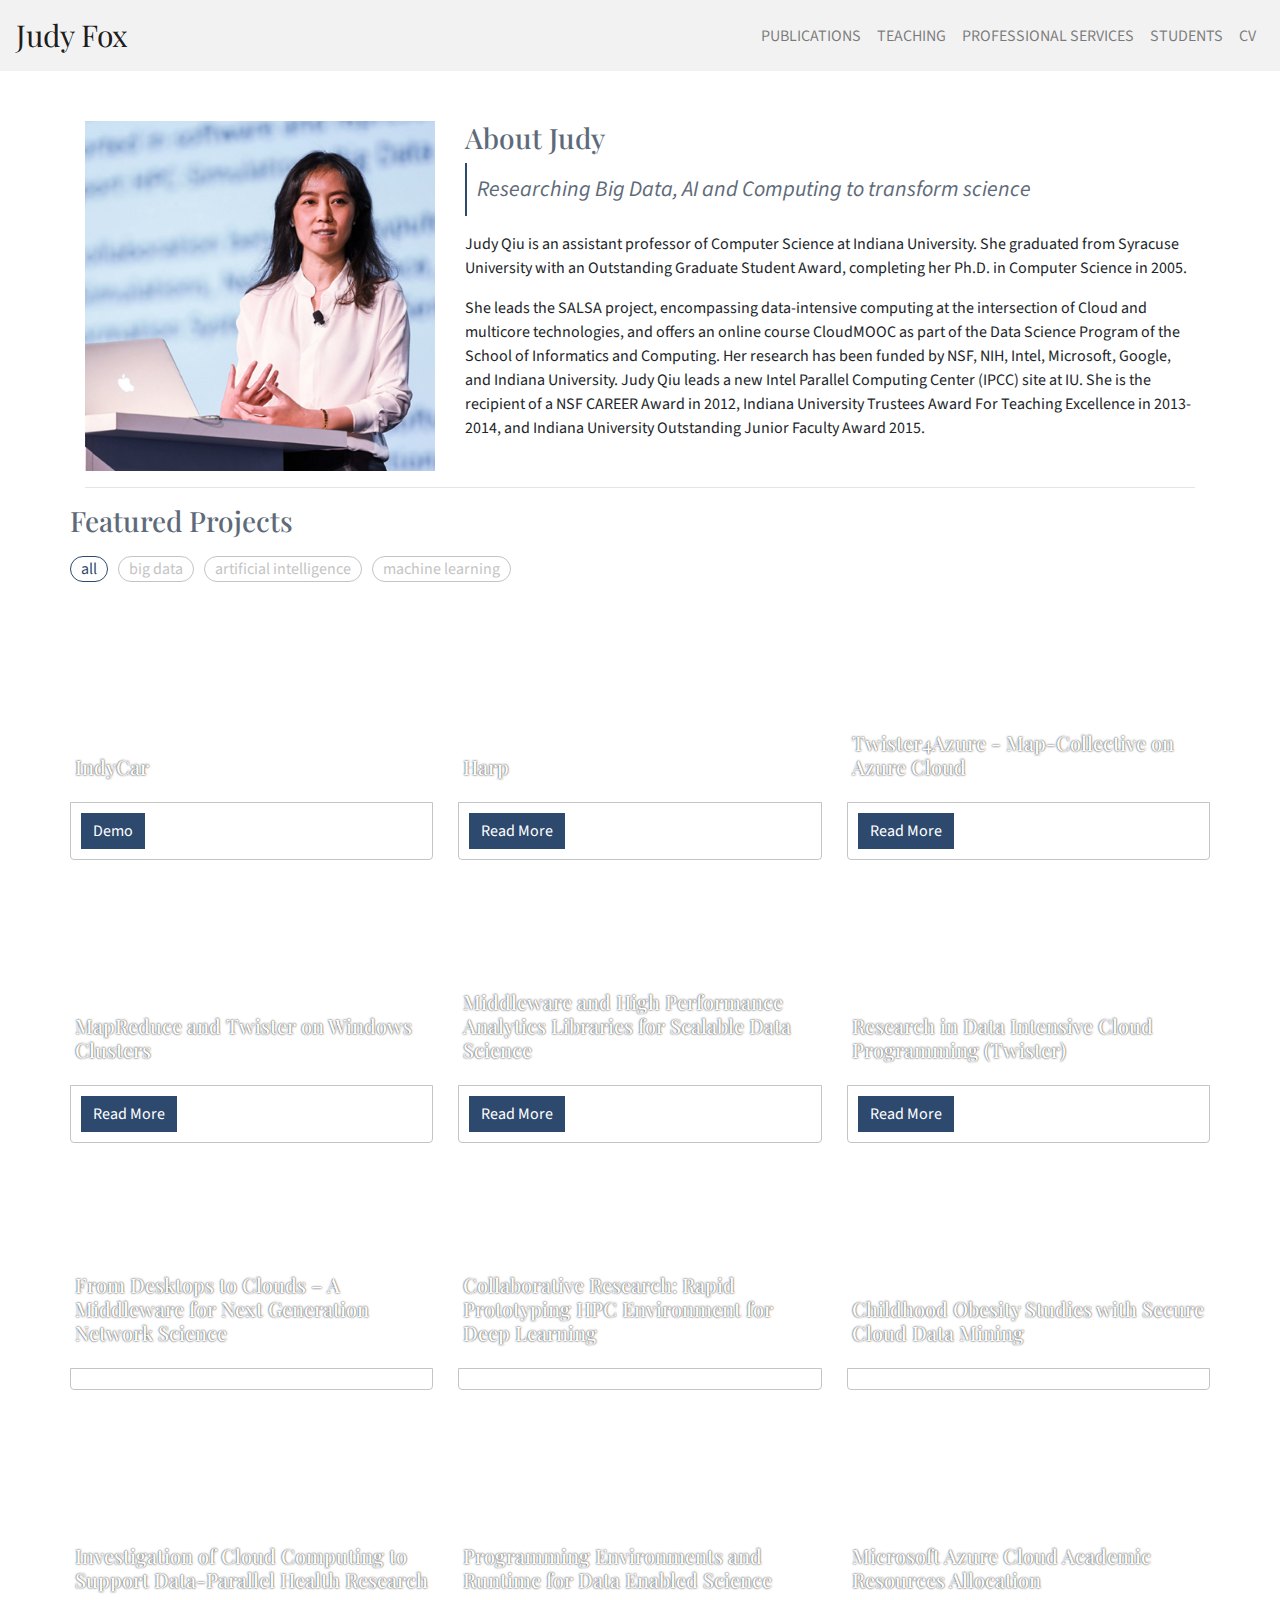
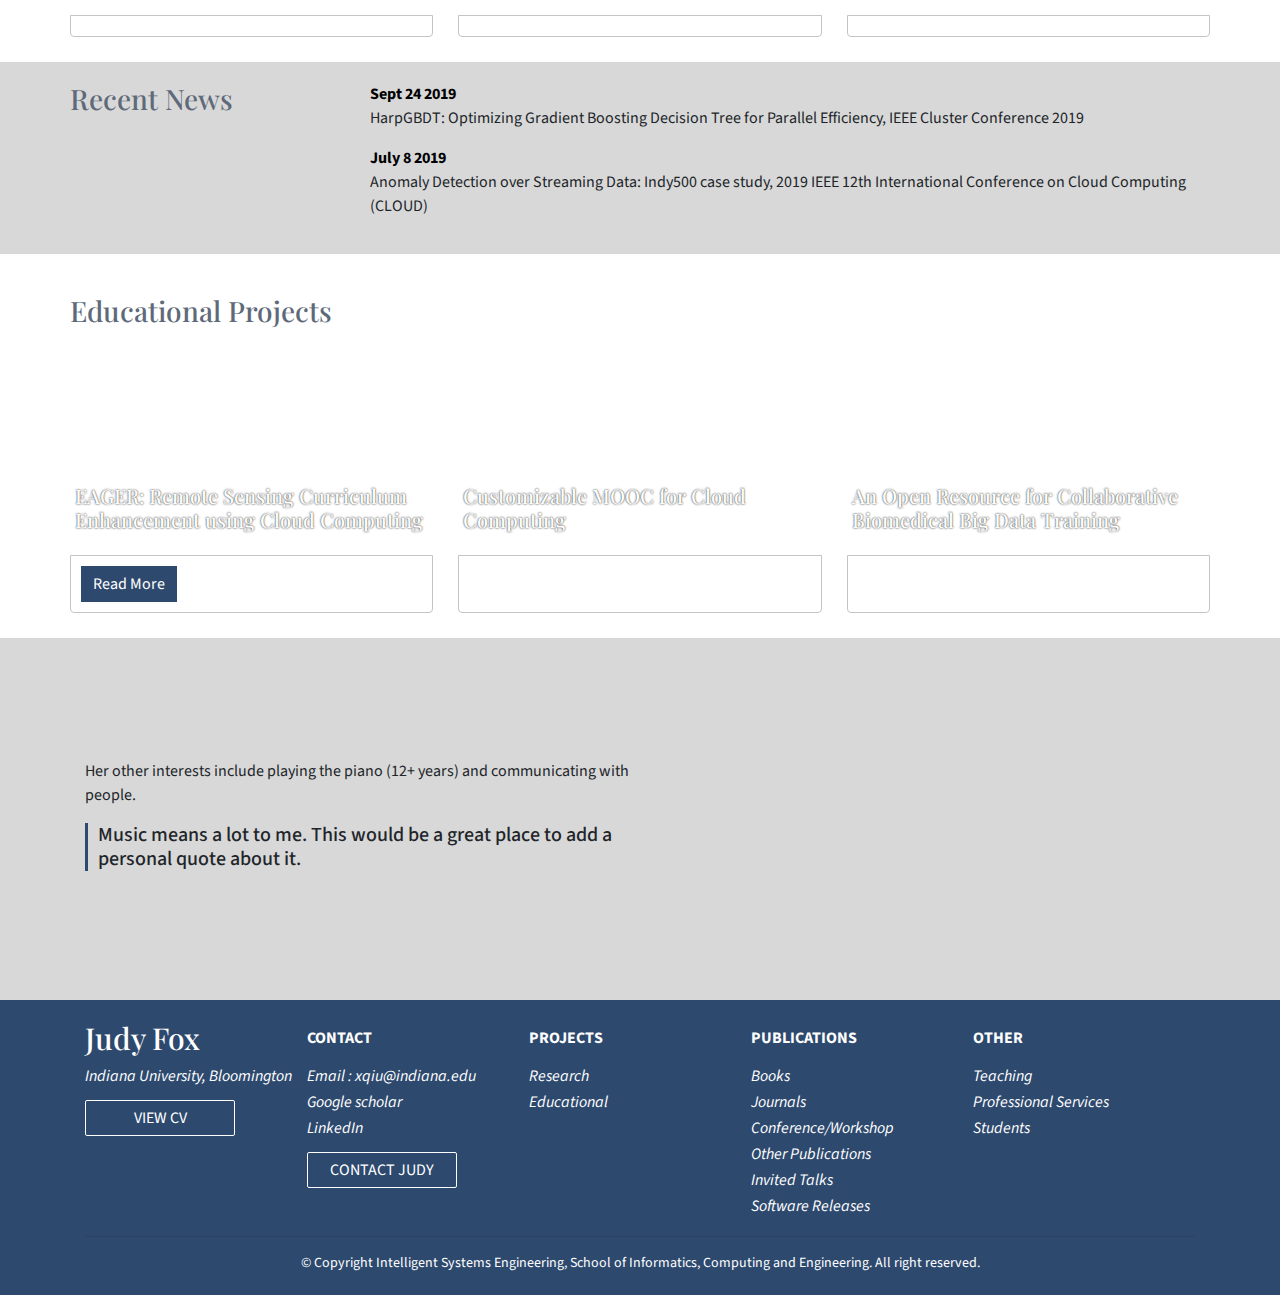
==== commit 8f41f957: "Adding contact and students page refactored" ====
--- a/index.html
+++ b/index.html
@@ -21,50 +21,54 @@
 <body>
 <div class="container profile">
     <div class="row">
-        <div class="col-md-6">
+        <div class="col-md-4">
             <div class="row">
                 <div class="profile-image-wrapper">
                     <div class="profile-image"></div>
                 </div>
             </div>
-            <div class="profile-data">
-                <h3>AFFILIATION</h3>
-                <p>Indiana University, Bloomington</p>
-                <ul>
-                    <li>Director, Graduate Studies of Data Science</li>
-                    <li>Associate Professor (tenure), Intelligent Systems Engineering, School of Informatics, Computing,
-                        and Engineering
-                    </li>
-                    <li>
-                        Associate Professor (tenure), Computer Science, School of Informatics and Computing, Indiana
-                        University
-                    </li>
-                </ul>
-                <h3>RESEARCH AREAS</h3>
-                <ul>
-                    <li>Intelligent Computer Engineering</li>
-                    <li>Data Science</li>
-                </ul>
-                <h3>RECOGNITION</h3>
-                <ul>
-                    <li>Indiana University Outstanding Junior Faculty Award</li>
-                    <li>Indiana University Trustees Award for Teaching Excellence</li>
-                    <li>National Science Foundation CAREER Award</li>
-                </ul>
-            </div>
-        </div>
-        <div class="col-md-6 profile-news">
-            <h3>NEWS</h3>
-            <p class="news-date">Sept 24 2019</p>
+            <!--            <div class="profile-data">-->
+            <!--                <h3>AFFILIATION</h3>-->
+            <!--                <p>Indiana University, Bloomington</p>-->
+            <!--                <ul>-->
+            <!--                    <li>Director, Graduate Studies of Data Science</li>-->
+            <!--                    <li>Associate Professor (tenure), Intelligent Systems Engineering, School of Informatics, Computing,-->
+            <!--                        and Engineering-->
+            <!--                    </li>-->
+            <!--                    <li>-->
+            <!--                        Associate Professor (tenure), Computer Science, School of Informatics and Computing, Indiana-->
+            <!--                        University-->
+            <!--                    </li>-->
+            <!--                </ul>-->
+            <!--                <h3>RESEARCH AREAS</h3>-->
+            <!--                <ul>-->
+            <!--                    <li>Intelligent Computer Engineering</li>-->
+            <!--                    <li>Data Science</li>-->
+            <!--                </ul>-->
+            <!--                <h3>RECOGNITION</h3>-->
+            <!--                <ul>-->
+            <!--                    <li>Indiana University Outstanding Junior Faculty Award</li>-->
+            <!--                    <li>Indiana University Trustees Award for Teaching Excellence</li>-->
+            <!--                    <li>National Science Foundation CAREER Award</li>-->
+            <!--                </ul>-->
+            <!--            </div>-->
+        </div>
+        <div class="col-md-8 profile-bio">
+            <h3>About Judy</h3>
+            <p class="profile-tag">Researching Big Data, AI and Computing to transform science</p>
             <p>
-                HarpGBDT: Optimizing Gradient Boosting Decision Tree for Parallel Efficiency, IEEE Cluster Conference
-                2019
+
+                Judy Qiu is an assistant professor of Computer Science at Indiana University. She graduated from
+                Syracuse University with an Outstanding Graduate Student Award, completing her Ph.D. in Computer Science
+                in 2005.
             </p>
-
-            <p class="news-date">July 8 2019</p>
             <p>
-                Anomaly Detection over Streaming Data: Indy500 case study, 2019 IEEE 12th International Conference on
-                Cloud Computing (CLOUD)
+                She leads the SALSA project, encompassing data-intensive computing at the intersection of Cloud and
+                multicore technologies, and offers an online course CloudMOOC as part of the Data Science Program of the
+                School of Informatics and Computing. Her research has been funded by NSF, NIH, Intel, Microsoft, Google,
+                and Indiana University. Judy Qiu leads a new Intel Parallel Computing Center (IPCC) site at IU. She is
+                the recipient of a NSF CAREER Award in 2012, Indiana University Trustees Award For Teaching Excellence
+                in 2013-2014, and Indiana University Outstanding Junior Faculty Award 2015.
             </p>
         </div>
     </div>
@@ -76,12 +80,12 @@
     <div class="row research-title">
         <h3>Featured Projects</h3>
     </div>
-    <!--    <div class="row research-cat-buttons">-->
-    <!--        <button class="selected">all</button>-->
-    <!--        <button>big data</button>-->
-    <!--        <button>artificial intelligence</button>-->
-    <!--        <button>machine learning</button>-->
-    <!--    </div>-->
+    <div class="row research-cat-buttons">
+        <button class="selected">all</button>
+        <button>big data</button>
+        <button>artificial intelligence</button>
+        <button>machine learning</button>
+    </div>
     <div class="row research-cards">
         <div class="research-card">
             <div class="research-card-header"
@@ -197,6 +201,30 @@
                 <h4>Microsoft Azure Cloud Academic Resources Allocation</h4>
             </div>
             <div class="research-card-body">
+            </div>
+        </div>
+    </div>
+</div>
+<div class="container-fluid news-section">
+    <div class="container">
+        <div class="row">
+            <div class="col-sm-3">
+                <h3>Recent News</h3>
+            </div>
+            <div class="col-sm-9 profile-news">
+                <p class="news-date">Sept 24 2019</p>
+                <p>
+                    HarpGBDT: Optimizing Gradient Boosting Decision Tree for Parallel Efficiency, IEEE Cluster
+                    Conference
+                    2019
+                </p>
+
+                <p class="news-date">July 8 2019</p>
+                <p>
+                    Anomaly Detection over Streaming Data: Indy500 case study, 2019 IEEE 12th International Conference
+                    on
+                    Cloud Computing (CLOUD)
+                </p>
             </div>
         </div>
     </div>
--- a/style.css
+++ b/style.css
@@ -84,14 +84,28 @@
       width: 350px;
       height: 350px;
       background-image: url("img/Judy_InvitedTalk.jpg");
-      background-size: cover;
-      border-radius: 500px; }
+      background-size: cover; }
+  .profile .profile-bio .profile-tag {
+    padding-top: 10px;
+    padding-bottom: 10px;
+    color: #5e6a79;
+    font-style: italic;
+    font-size: 22px;
+    border-left: 2px solid #2d496e;
+    padding-left: 10px; }
   .profile .profile-data {
     padding-top: 10px; }
-  .profile .profile-news .news-date {
-    color: #033AC5;
+
+.news-section {
+  background-color: #d8d8d8;
+  padding-top: 20px;
+  padding-bottom: 20px; }
+  .news-section .profile-news .news-date {
+    color: black;
     font-weight: bold;
     margin-bottom: 0 !important; }
+  .news-section .row .col-sm-3 {
+    padding-left: 0; }
 
 .research .research-title {
   text-align: center;
@@ -122,9 +136,9 @@
 
 .research-cards {
   display: grid;
-  grid-template-columns: 1fr 1fr 1fr 1fr;
-  grid-column-gap: 15px;
-  grid-row-gap: 15px;
+  grid-template-columns: 1fr 1fr 1fr;
+  grid-column-gap: 25px;
+  grid-row-gap: 25px;
   margin-bottom: 25px; }
   .research-cards .research-card-header {
     background-image: url("https://wallpaperaccess.com/full/629557.jpg");
@@ -140,8 +154,7 @@
       bottom: 10px;
       left: 0;
       text-shadow: 0 0 2px #000;
-      font-size: 18px;
-      background: rgba(45, 73, 110, 0.8);
+      font-size: 20px;
       padding: 5px;
       width: 100%; }
   .research-cards .research-card-body {
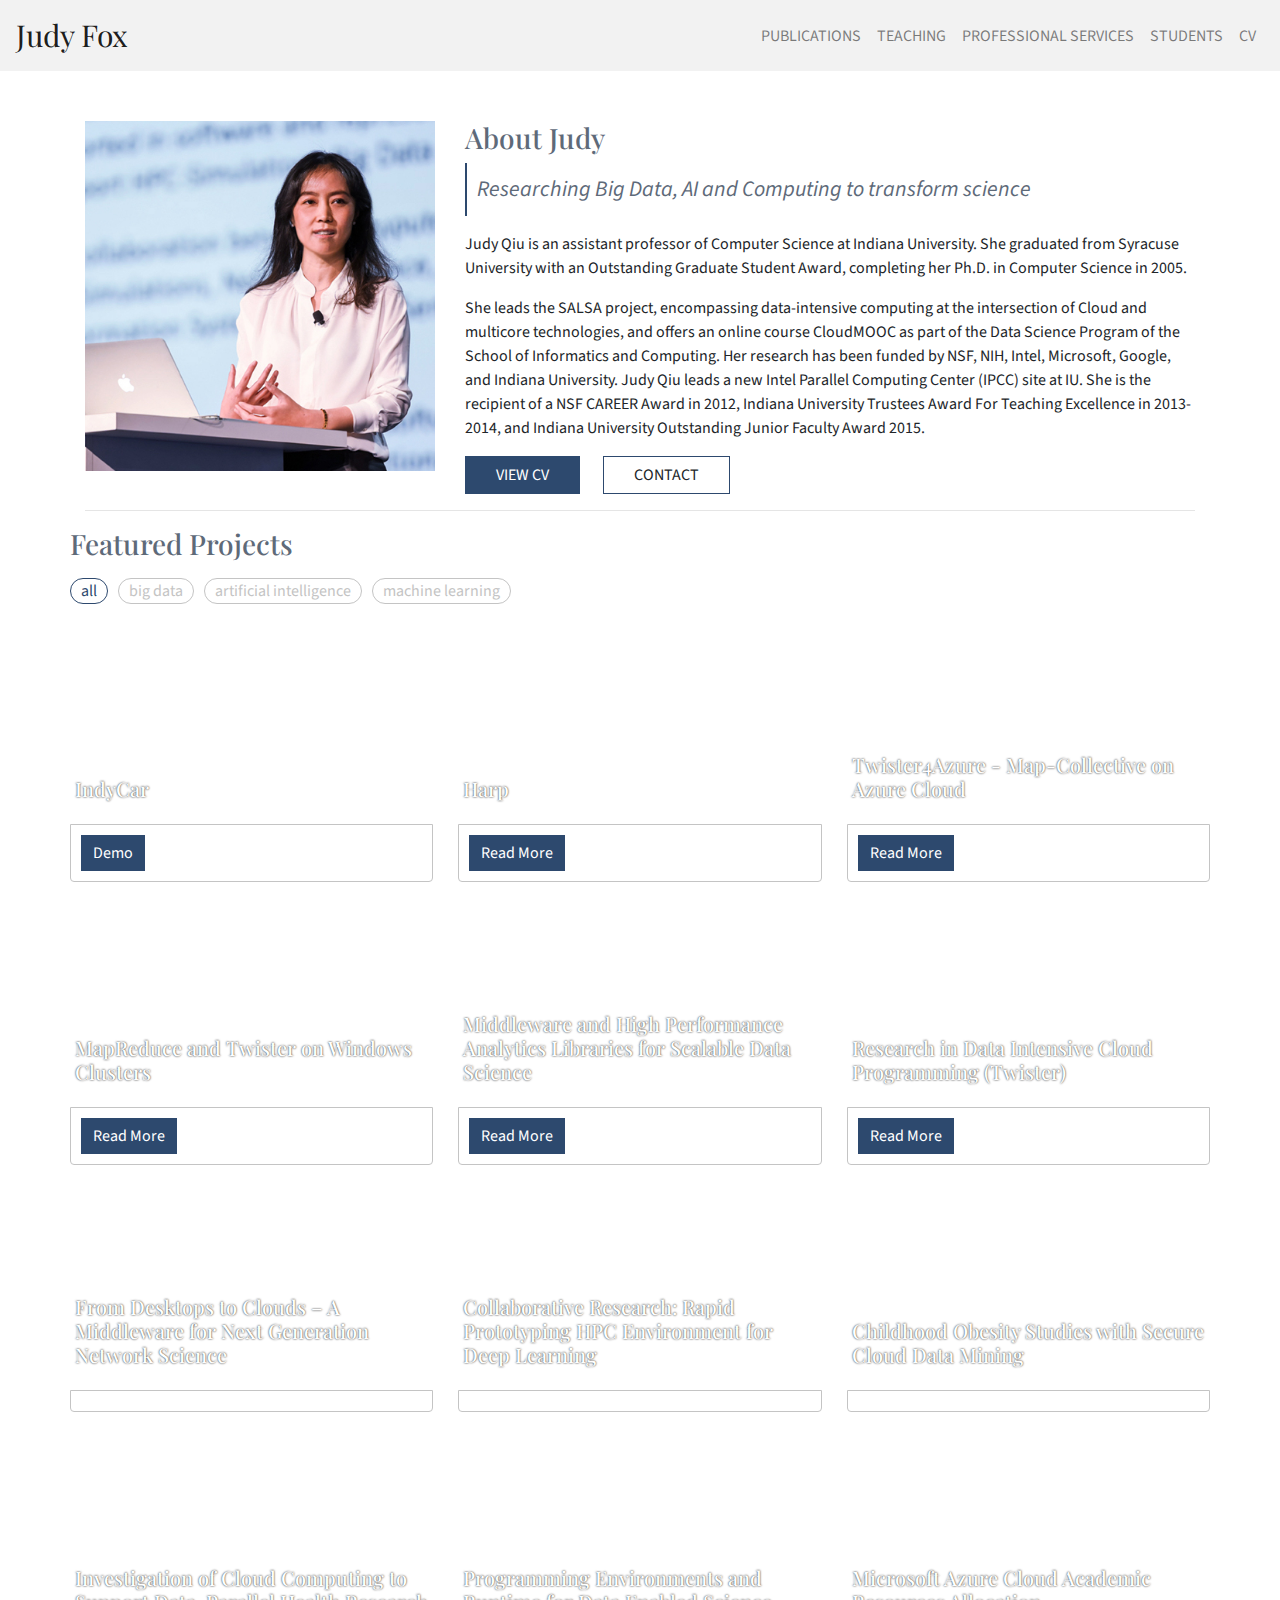
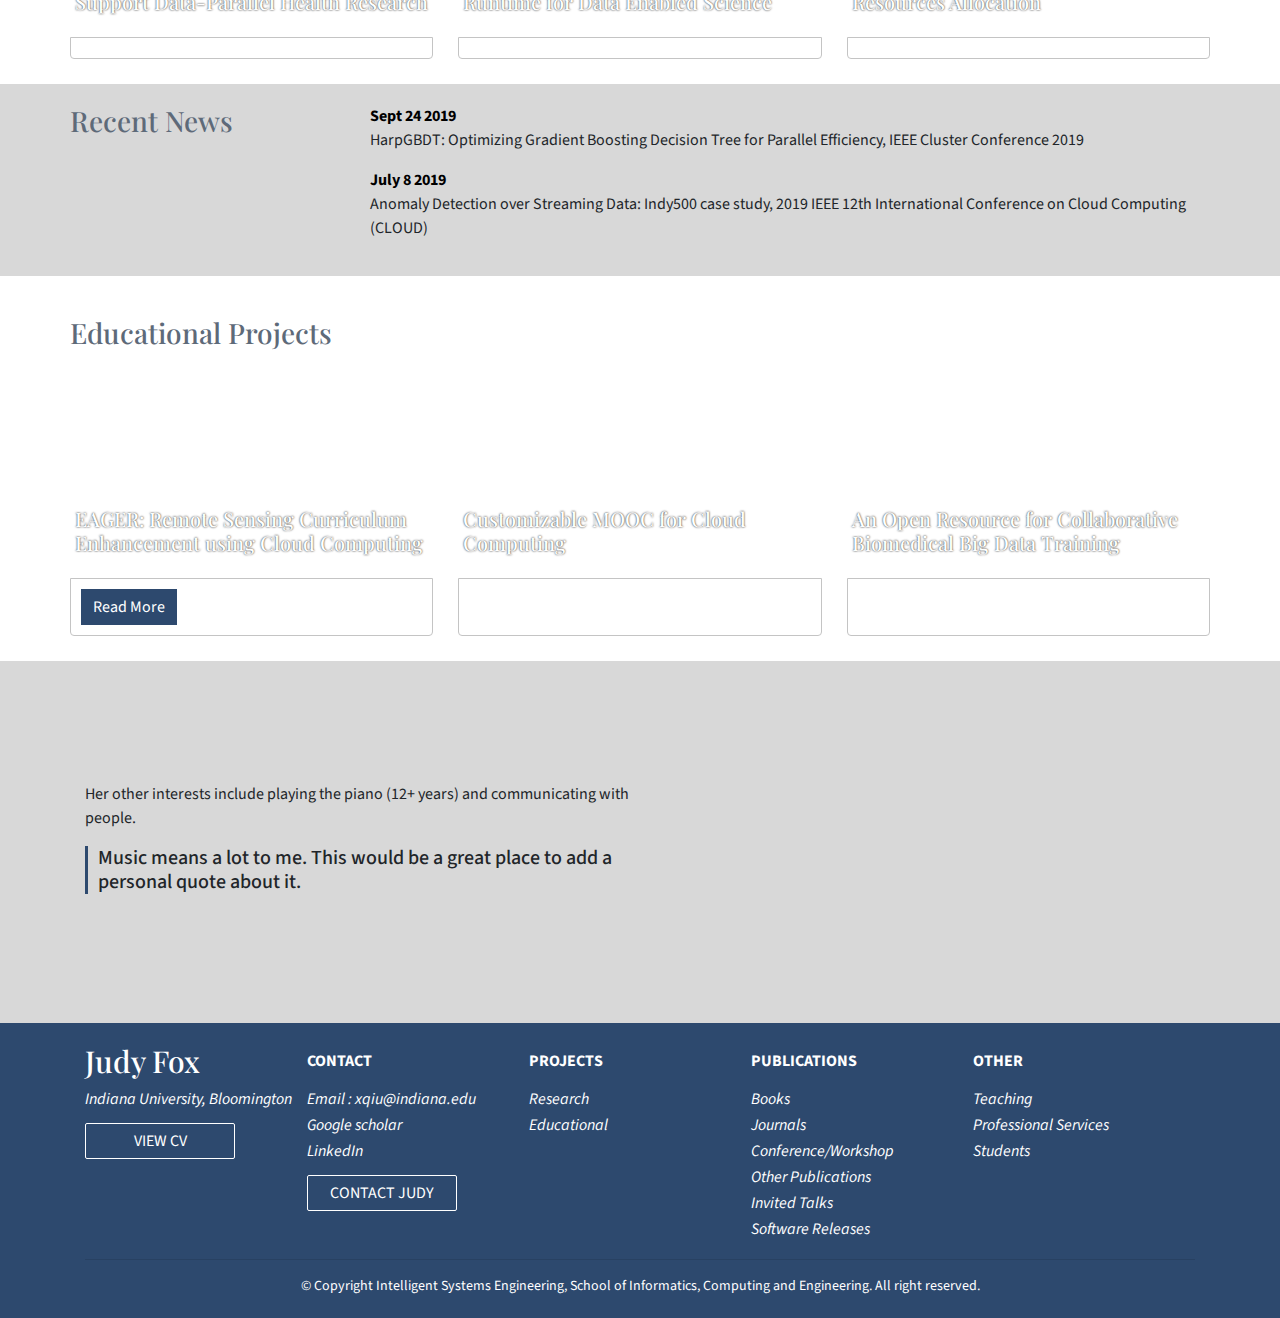
==== commit 62920177: "Adding header buttons" ====
--- a/index.html
+++ b/index.html
@@ -70,6 +70,10 @@
                 the recipient of a NSF CAREER Award in 2012, Indiana University Trustees Award For Teaching Excellence
                 in 2013-2014, and Indiana University Outstanding Junior Faculty Award 2015.
             </p>
+            <div class="profile-btns">
+                <a class="btn btn-primary">VIEW CV</a>
+                <a class="btn btn-default" href="contact.html">CONTACT</a>
+            </div>
         </div>
     </div>
 </div>
--- a/style.css
+++ b/style.css
@@ -95,6 +95,15 @@
     padding-left: 10px; }
   .profile .profile-data {
     padding-top: 10px; }
+  .profile .profile-btns .btn {
+    padding-left: 30px;
+    padding-right: 30px;
+    border: 1px solid #2d496e;
+    border-radius: 0; }
+    .profile .profile-btns .btn:first-of-type {
+      margin-right: 20px; }
+    .profile .profile-btns .btn.btn-primary {
+      color: white; }
 
 .news-section {
   background-color: #d8d8d8;
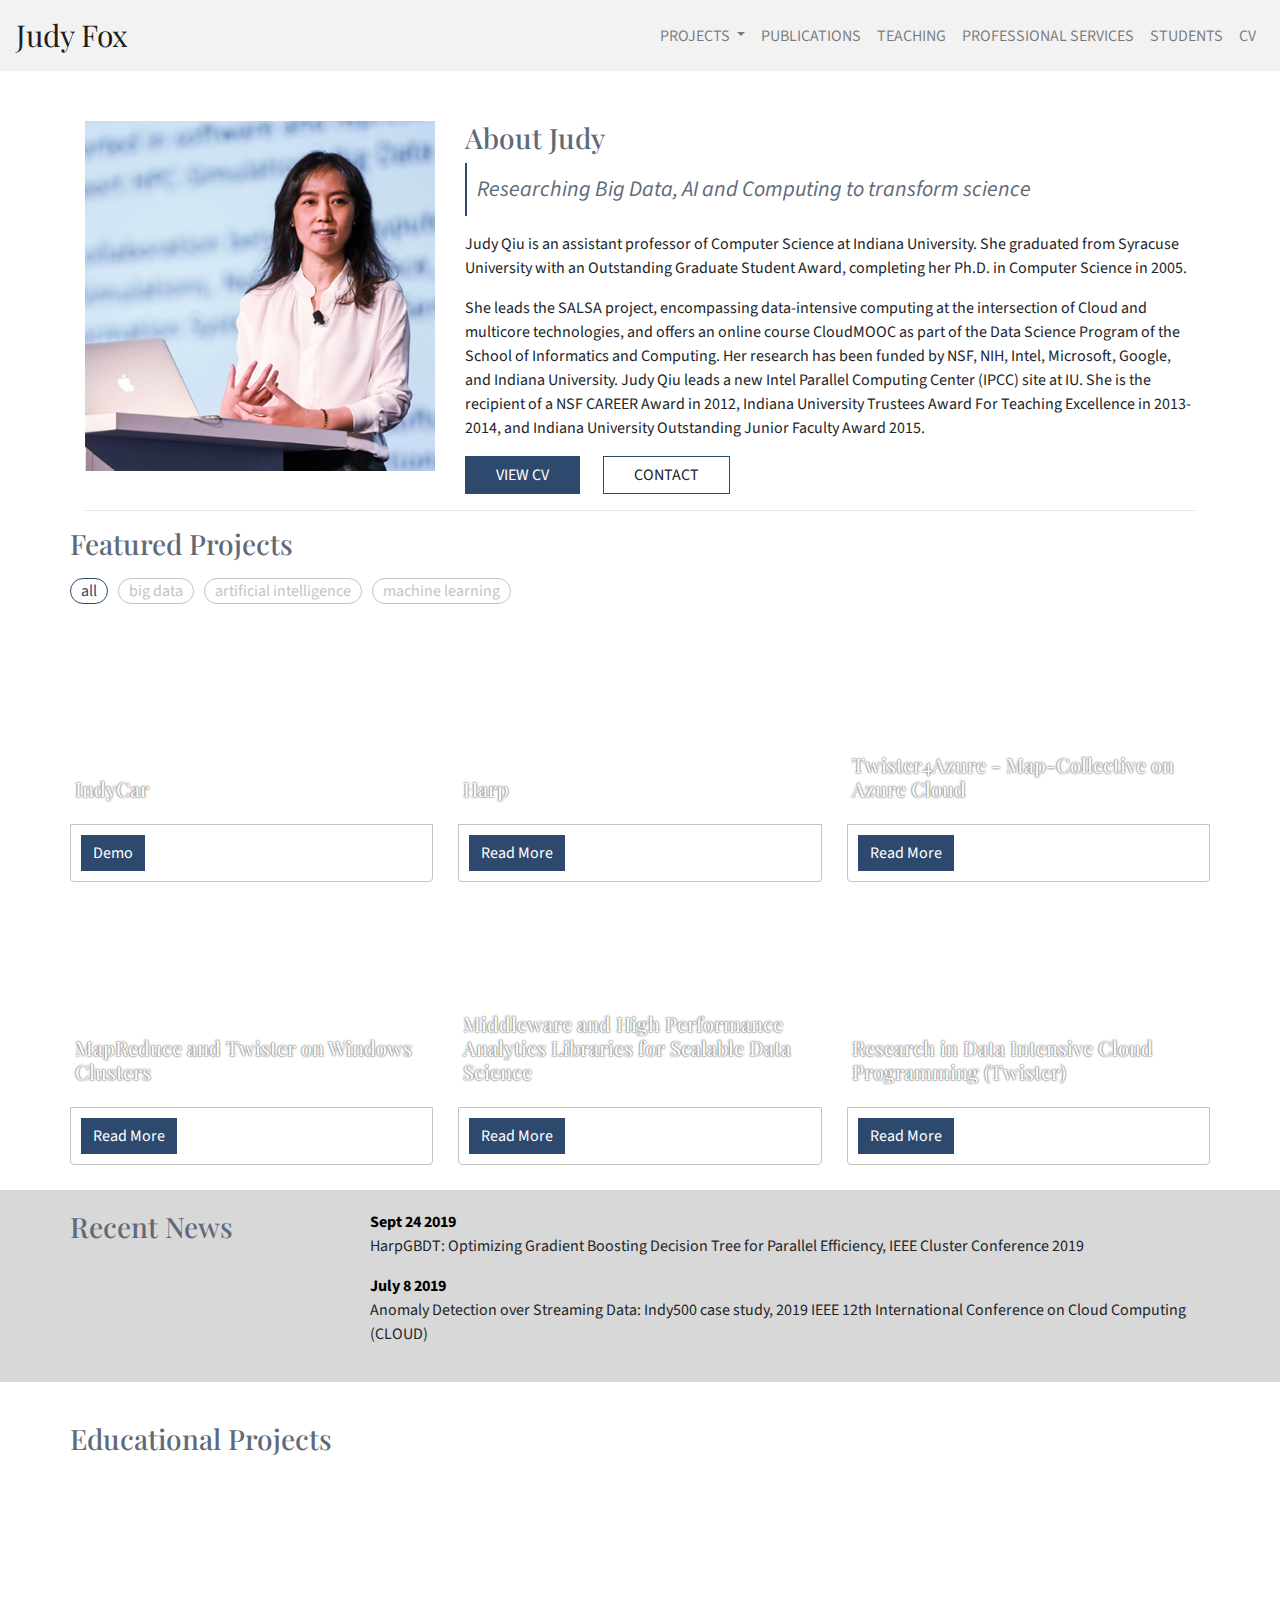
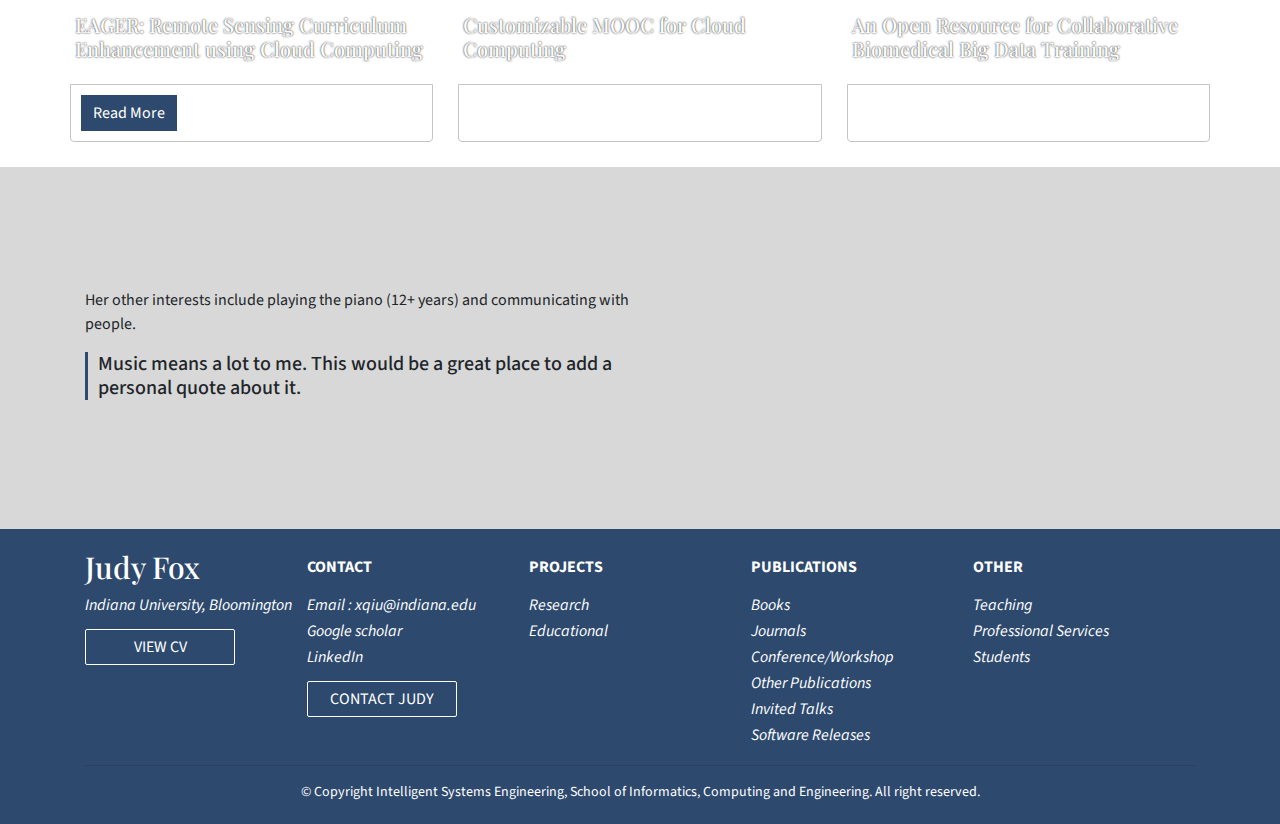
==== commit ee2192f0: "Adding project page" ====
--- a/index.html
+++ b/index.html
@@ -159,54 +159,54 @@
                    class="btn btn-primary" target="_blank">Read More</a>
             </div>
         </div>
-        <div class="research-card">
-            <div class="research-card-header"
-                 data-img="http://ipcc.soic.iu.edu/judy/assets/images/project-images/desktop-cloud.jpg">
-                <h4>From Desktops to Clouds – A Middleware for Next Generation Network Science</h4>
-            </div>
-            <div class="research-card-body">
-            </div>
-        </div>
-        <div class="research-card">
-            <div class="research-card-header"
-                 data-img="http://ipcc.soic.iu.edu/judy/assets/images/project-images/ai.png">
-                <h4>Collaborative Research: Rapid Prototyping HPC Environment for Deep Learning</h4>
-            </div>
-            <div class="research-card-body">
-            </div>
-        </div>
-        <div class="research-card">
-            <div class="research-card-header"
-                 data-img="http://ipcc.soic.iu.edu/judy/assets/images/project-images/food-data.png">
-                <h4>Childhood Obesity Studies with Secure Cloud Data Mining</h4>
-            </div>
-            <div class="research-card-body">
-            </div>
-        </div>
-        <div class="research-card">
-            <div class="research-card-header"
-                 data-img="http://ipcc.soic.iu.edu/judy/assets/images/project-images/data-healthcare.jpg">
-                <h4>Investigation of Cloud Computing to Support Data-Parallel Health Research</h4>
-            </div>
-            <div class="research-card-body">
-            </div>
-        </div>
-        <div class="research-card">
-            <div class="research-card-header"
-                 data-img="http://ipcc.soic.iu.edu/judy/assets/images/project-images/healthdata.png">
-                <h4>Programming Environments and Runtime for Data Enabled Science</h4>
-            </div>
-            <div class="research-card-body">
-            </div>
-        </div>
-        <div class="research-card">
-            <div class="research-card-header"
-                 data-img="http://ipcc.soic.iu.edu/judy/assets/images/project-images/GettyImages-868872016_2.jpg">
-                <h4>Microsoft Azure Cloud Academic Resources Allocation</h4>
-            </div>
-            <div class="research-card-body">
-            </div>
-        </div>
+<!--        <div class="research-card">-->
+        <!--            <div class="research-card-header"-->
+        <!--                 data-img="http://ipcc.soic.iu.edu/judy/assets/images/project-images/desktop-cloud.jpg">-->
+        <!--                <h4>From Desktops to Clouds – A Middleware for Next Generation Network Science</h4>-->
+        <!--            </div>-->
+        <!--            <div class="research-card-body">-->
+        <!--            </div>-->
+        <!--        </div>-->
+        <!--        <div class="research-card">-->
+        <!--            <div class="research-card-header"-->
+        <!--                 data-img="http://ipcc.soic.iu.edu/judy/assets/images/project-images/ai.png">-->
+        <!--                <h4>Collaborative Research: Rapid Prototyping HPC Environment for Deep Learning</h4>-->
+        <!--            </div>-->
+        <!--            <div class="research-card-body">-->
+        <!--            </div>-->
+        <!--        </div>-->
+        <!--        <div class="research-card">-->
+        <!--            <div class="research-card-header"-->
+        <!--                 data-img="http://ipcc.soic.iu.edu/judy/assets/images/project-images/food-data.png">-->
+        <!--                <h4>Childhood Obesity Studies with Secure Cloud Data Mining</h4>-->
+        <!--            </div>-->
+        <!--            <div class="research-card-body">-->
+        <!--            </div>-->
+        <!--        </div>-->
+        <!--        <div class="research-card">-->
+        <!--            <div class="research-card-header"-->
+        <!--                 data-img="http://ipcc.soic.iu.edu/judy/assets/images/project-images/data-healthcare.jpg">-->
+        <!--                <h4>Investigation of Cloud Computing to Support Data-Parallel Health Research</h4>-->
+        <!--            </div>-->
+        <!--            <div class="research-card-body">-->
+        <!--            </div>-->
+        <!--        </div>-->
+        <!--        <div class="research-card">-->
+        <!--            <div class="research-card-header"-->
+        <!--                 data-img="http://ipcc.soic.iu.edu/judy/assets/images/project-images/healthdata.png">-->
+        <!--                <h4>Programming Environments and Runtime for Data Enabled Science</h4>-->
+        <!--            </div>-->
+        <!--            <div class="research-card-body">-->
+        <!--            </div>-->
+        <!--        </div>-->
+        <!--        <div class="research-card">-->
+        <!--            <div class="research-card-header"-->
+        <!--                 data-img="http://ipcc.soic.iu.edu/judy/assets/images/project-images/GettyImages-868872016_2.jpg">-->
+        <!--                <h4>Microsoft Azure Cloud Academic Resources Allocation</h4>-->
+        <!--            </div>-->
+        <!--            <div class="research-card-body">-->
+        <!--            </div>-->
+        <!--        </div>-->
     </div>
 </div>
 <div class="container-fluid news-section">
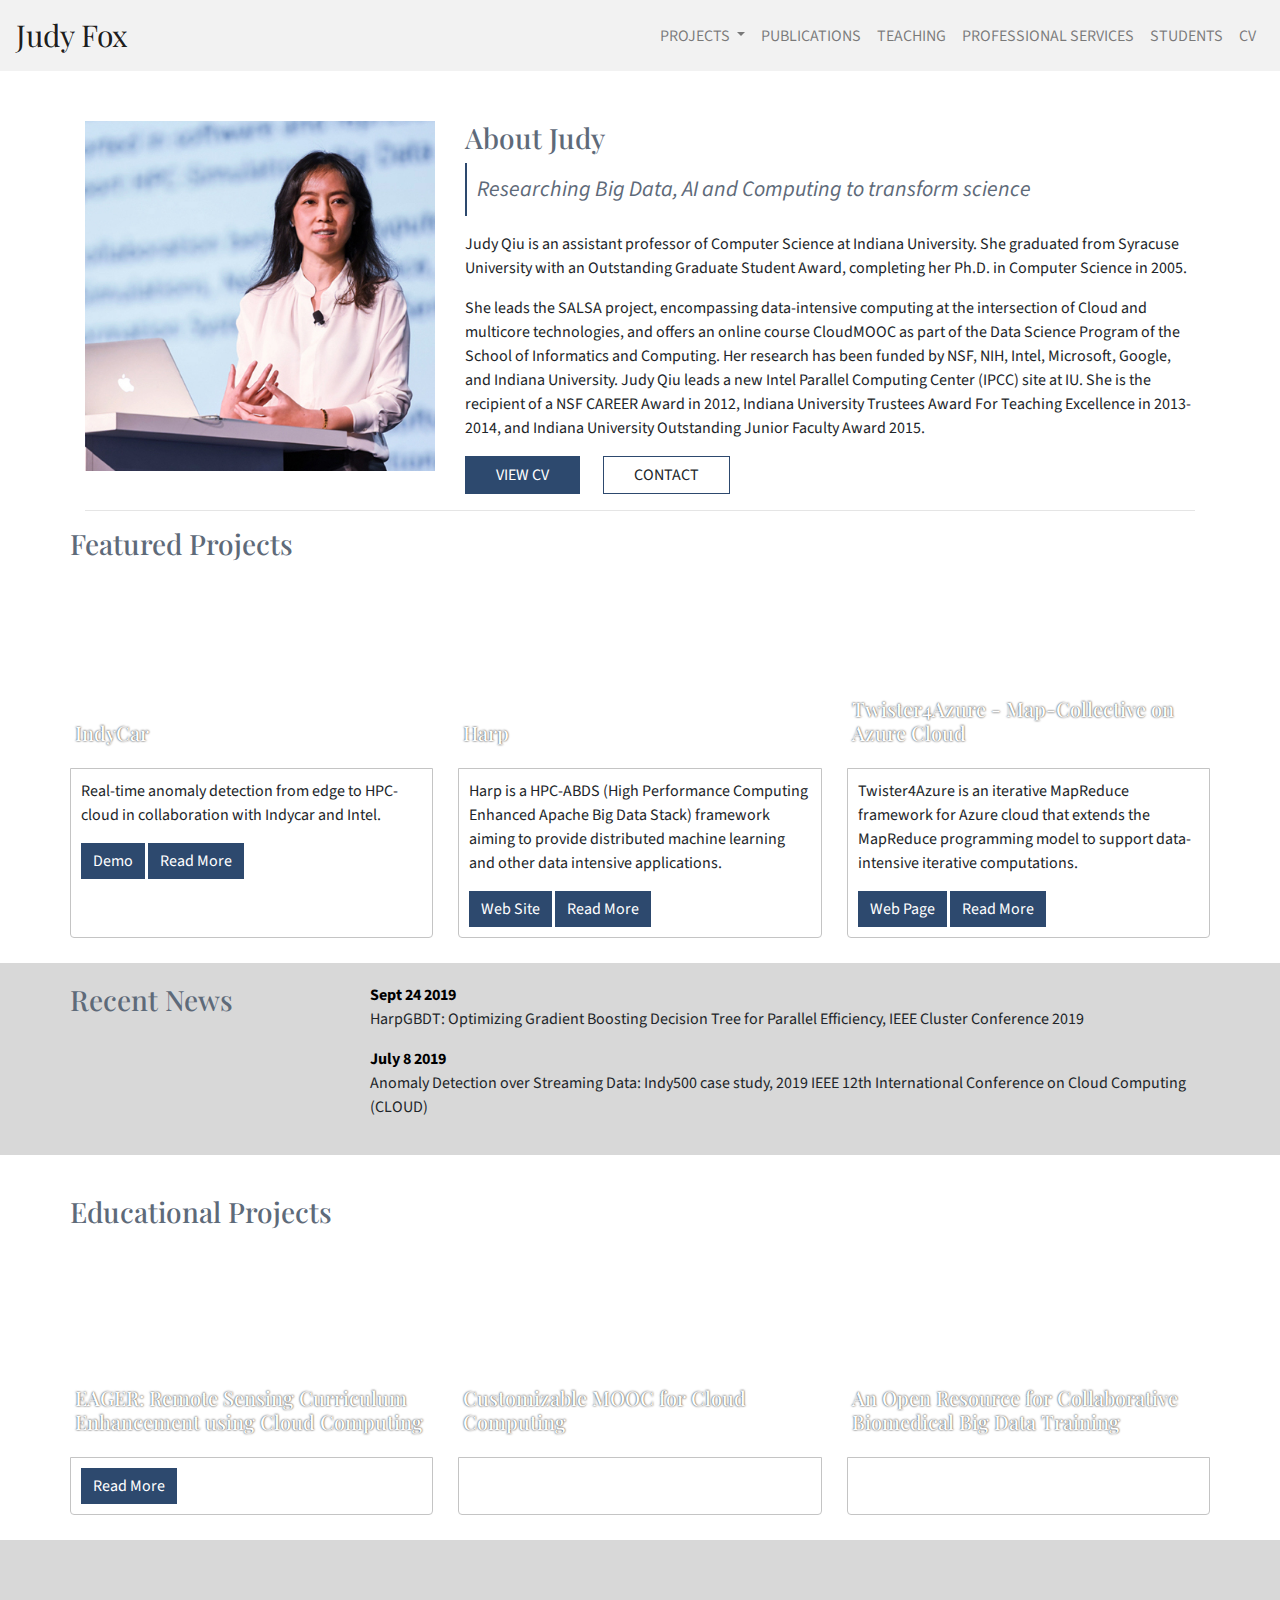
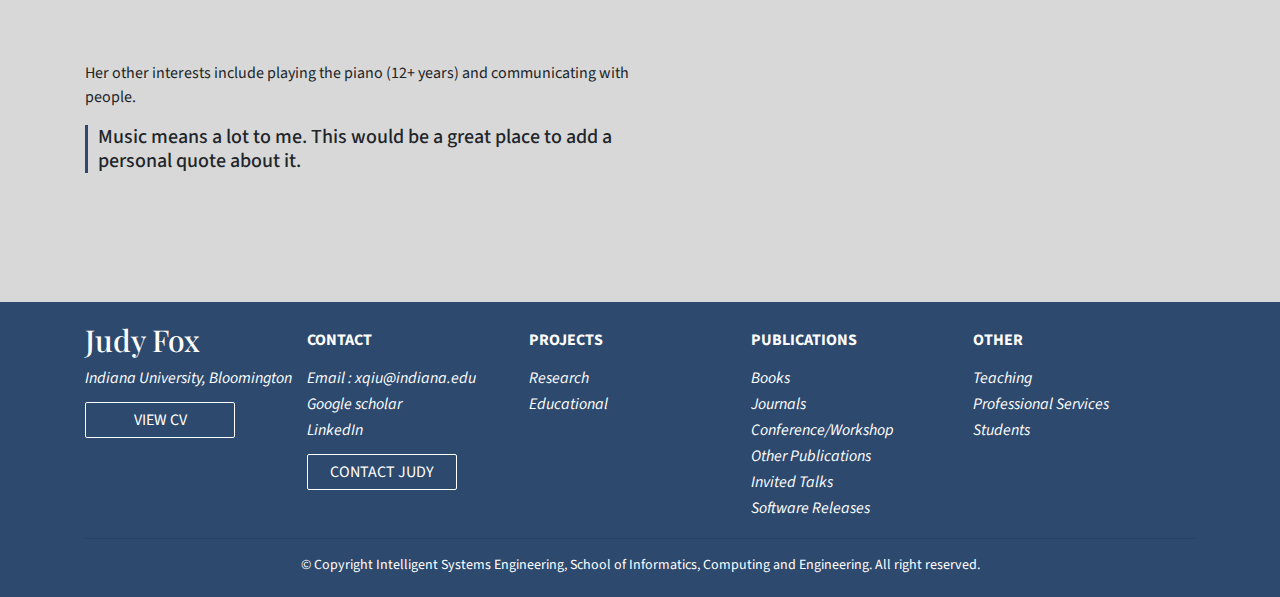
==== commit ea5359a5: "Adding projects pages" ====
--- a/index.html
+++ b/index.html
@@ -84,12 +84,12 @@
     <div class="row research-title">
         <h3>Featured Projects</h3>
     </div>
-    <div class="row research-cat-buttons">
-        <button class="selected">all</button>
-        <button>big data</button>
-        <button>artificial intelligence</button>
-        <button>machine learning</button>
-    </div>
+    <!--    <div class="row research-cat-buttons">-->
+    <!--        <button class="selected">all</button>-->
+    <!--        <button>big data</button>-->
+    <!--        <button>artificial intelligence</button>-->
+    <!--        <button>machine learning</button>-->
+    <!--    </div>-->
     <div class="row research-cards">
         <div class="research-card">
             <div class="research-card-header"
@@ -97,9 +97,10 @@
                 <h4>IndyCar</h4>
             </div>
             <div class="research-card-body">
-                <!--                <p>Real-time anomaly detection from edge to HPC-cloud in collaboration with Indycar and Intel.</p>-->
+                <p>Real-time anomaly detection from edge to HPC-cloud in collaboration with Indycar and Intel.</p>
                 <a href="http://indycar.demo.3.s3-website-us-east-1.amazonaws.com" class="btn btn-primary"
                    target="_blank">Demo</a>
+                <a href="project_indycar.html" class="btn btn-primary">Read More</a>
             </div>
         </div>
         <div class="research-card">
@@ -108,9 +109,12 @@
                 <h4>Harp</h4>
             </div>
             <div class="research-card-body">
-                <!--                <p>Harp is a HPC-ABDS (High Performance Computing Enhanced Apache Big Data Stack) framework aiming to-->
-                <!--                    provide distributed machine learning and other data intensive applications.</p>-->
-                <a href="https://dsc-spidal.github.io/harp/" class="btn btn-primary" target="_blank">Read More</a>
+                <p>Harp is a HPC-ABDS (High Performance Computing Enhanced Apache Big Data Stack) framework aiming to
+                    provide distributed machine learning and other data intensive applications.</p>
+                <a href="https://dsc-spidal.github.io/harp/" class="btn btn-primary" target="_blank">
+                    Web Site</a>
+                <a href="project_harp.html" class="btn btn-primary">
+                    Read More</a>
             </div>
         </div>
         <div class="research-card">
@@ -119,47 +123,50 @@
                 <h4>Twister4Azure - Map-Collective on Azure Cloud</h4>
             </div>
             <div class="research-card-body">
-                <!--                <p>Twister4Azure is an iterative MapReduce framework for Azure cloud that extends the MapReduce-->
-                <!--                    programming model to support data-intensive iterative computations.</p>-->
-
-                <a href="http://salsahpc.indiana.edu/twister4azure/" class="btn btn-primary" target="_blank">Read
+                <p>Twister4Azure is an iterative MapReduce framework for Azure cloud that extends the MapReduce
+                    programming model to support data-intensive iterative computations.</p>
+
+                <a href="http://salsahpc.indiana.edu/twister4azure/" class="btn btn-primary" target="_blank">Web
+                    Page</a>
+                <a href="http://salsahpc.indiana.edu/twister4azure/" class="btn btn-primary">Read
                     More</a>
-            </div>
-        </div>
-        <div class="research-card">
-            <div class="research-card-header"
-                 data-img="http://ipcc.soic.iu.edu/judy/assets/images/project-images/data-cluster.jpg">
-                <h4>MapReduce and Twister on Windows Clusters</h4>
-            </div>
-            <div class="research-card-body">
-                <!--                <p>Lorem ipsum dolor sit amet, consectetur adipiscing elit, sed do eiusmod tempor incididunt ut labore-->
-                <!--                    et dolore magna aliqua.</p>-->
-
-                <a href="http://grids.ucs.indiana.edu/ptliupages/publications/twister__hpdc_mapreduce.pdf"
-                   class="btn btn-primary" target="_blank">Read More</a>
-            </div>
-        </div>
-        <div class="research-card">
-            <div class="research-card-header"
-                 data-img="http://ipcc.soic.iu.edu/judy/assets/images/project-images/data-path.jpg">
-                <h4>Middleware and High Performance Analytics Libraries for Scalable Data Science</h4>
-            </div>
-            <div class="research-card-body">
-                <a href="http://dsc.soic.indiana.edu/publications/SPIDALSummary.pdf"
-                   class="btn btn-primary" target="_blank">Read More</a>
-            </div>
-        </div>
-        <div class="research-card">
-            <div class="research-card-header"
-                 data-img="http://ipcc.soic.iu.edu/judy/assets/images/project-images/data-blackhole.jpg">
-                <h4>Research in Data Intensive Cloud Programming (Twister)</h4>
-            </div>
-            <div class="research-card-body">
-                <a href="http://www.iterativemapreduce.org/"
-                   class="btn btn-primary" target="_blank">Read More</a>
-            </div>
-        </div>
-<!--        <div class="research-card">-->
+
+            </div>
+        </div>
+        <!--        <div class="research-card">-->
+        <!--            <div class="research-card-header"-->
+        <!--                 data-img="http://ipcc.soic.iu.edu/judy/assets/images/project-images/data-cluster.jpg">-->
+        <!--                <h4>MapReduce and Twister on Windows Clusters</h4>-->
+        <!--            </div>-->
+        <!--            <div class="research-card-body">-->
+        <!--                <p>Twister, an enhanced MapReduce runtime that-->
+        <!--                    supports iterative MapReduce computations efficiently</p>-->
+
+        <!--                <a href="http://grids.ucs.indiana.edu/ptliupages/publications/twister__hpdc_mapreduce.pdf"-->
+        <!--                   class="btn btn-primary" target="_blank">Read More</a>-->
+        <!--            </div>-->
+        <!--        </div>-->
+        <!--        <div class="research-card">-->
+        <!--            <div class="research-card-header"-->
+        <!--                 data-img="http://ipcc.soic.iu.edu/judy/assets/images/project-images/data-path.jpg">-->
+        <!--                <h4>Middleware and High Performance Analytics Libraries for Scalable Data Science</h4>-->
+        <!--            </div>-->
+        <!--            <div class="research-card-body">-->
+        <!--                <a href="http://dsc.soic.indiana.edu/publications/SPIDALSummary.pdf"-->
+        <!--                   class="btn btn-primary" target="_blank">Read More</a>-->
+        <!--            </div>-->
+        <!--        </div>-->
+        <!--        <div class="research-card">-->
+        <!--            <div class="research-card-header"-->
+        <!--                 data-img="http://ipcc.soic.iu.edu/judy/assets/images/project-images/data-blackhole.jpg">-->
+        <!--                <h4>Research in Data Intensive Cloud Programming (Twister)</h4>-->
+        <!--            </div>-->
+        <!--            <div class="research-card-body">-->
+        <!--                <a href="http://www.iterativemapreduce.org/"-->
+        <!--                   class="btn btn-primary" target="_blank">Read More</a>-->
+        <!--            </div>-->
+        <!--        </div>-->
+        <!--        <div class="research-card">-->
         <!--            <div class="research-card-header"-->
         <!--                 data-img="http://ipcc.soic.iu.edu/judy/assets/images/project-images/desktop-cloud.jpg">-->
         <!--                <h4>From Desktops to Clouds – A Middleware for Next Generation Network Science</h4>-->
